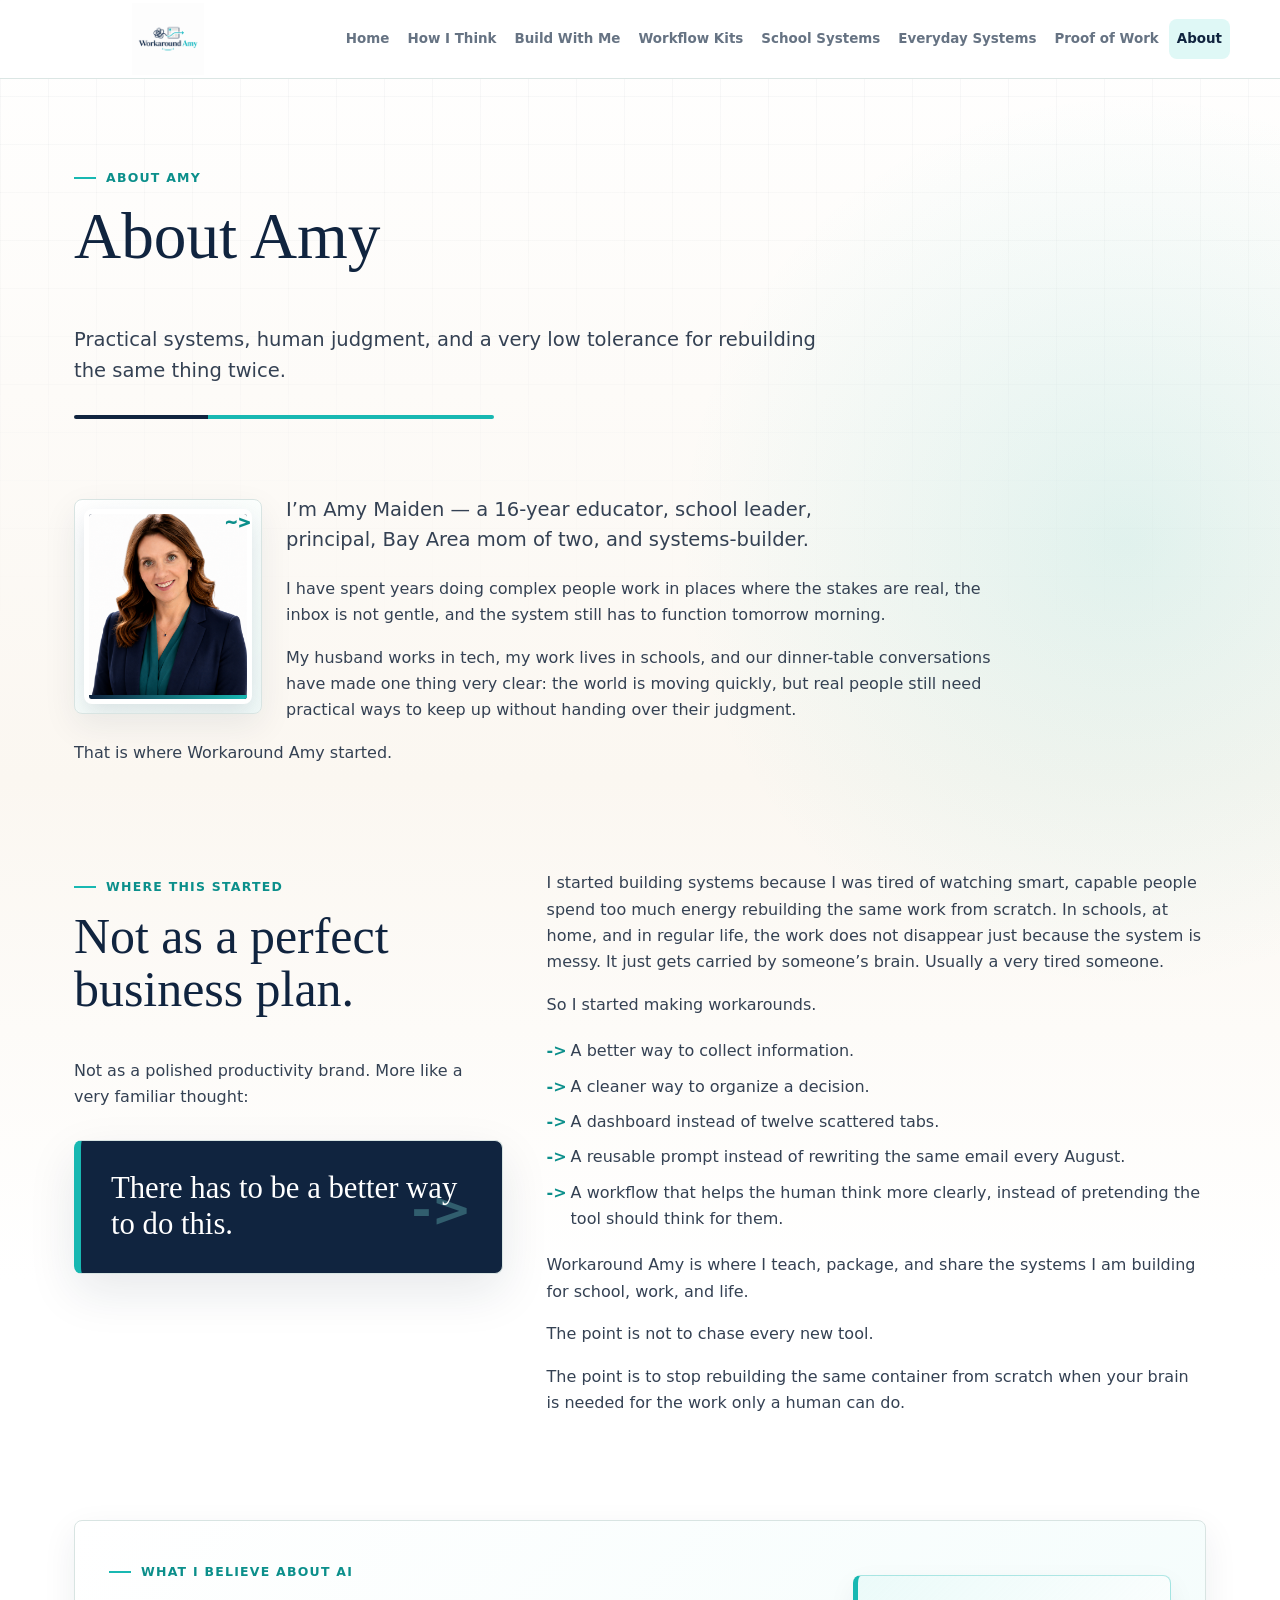
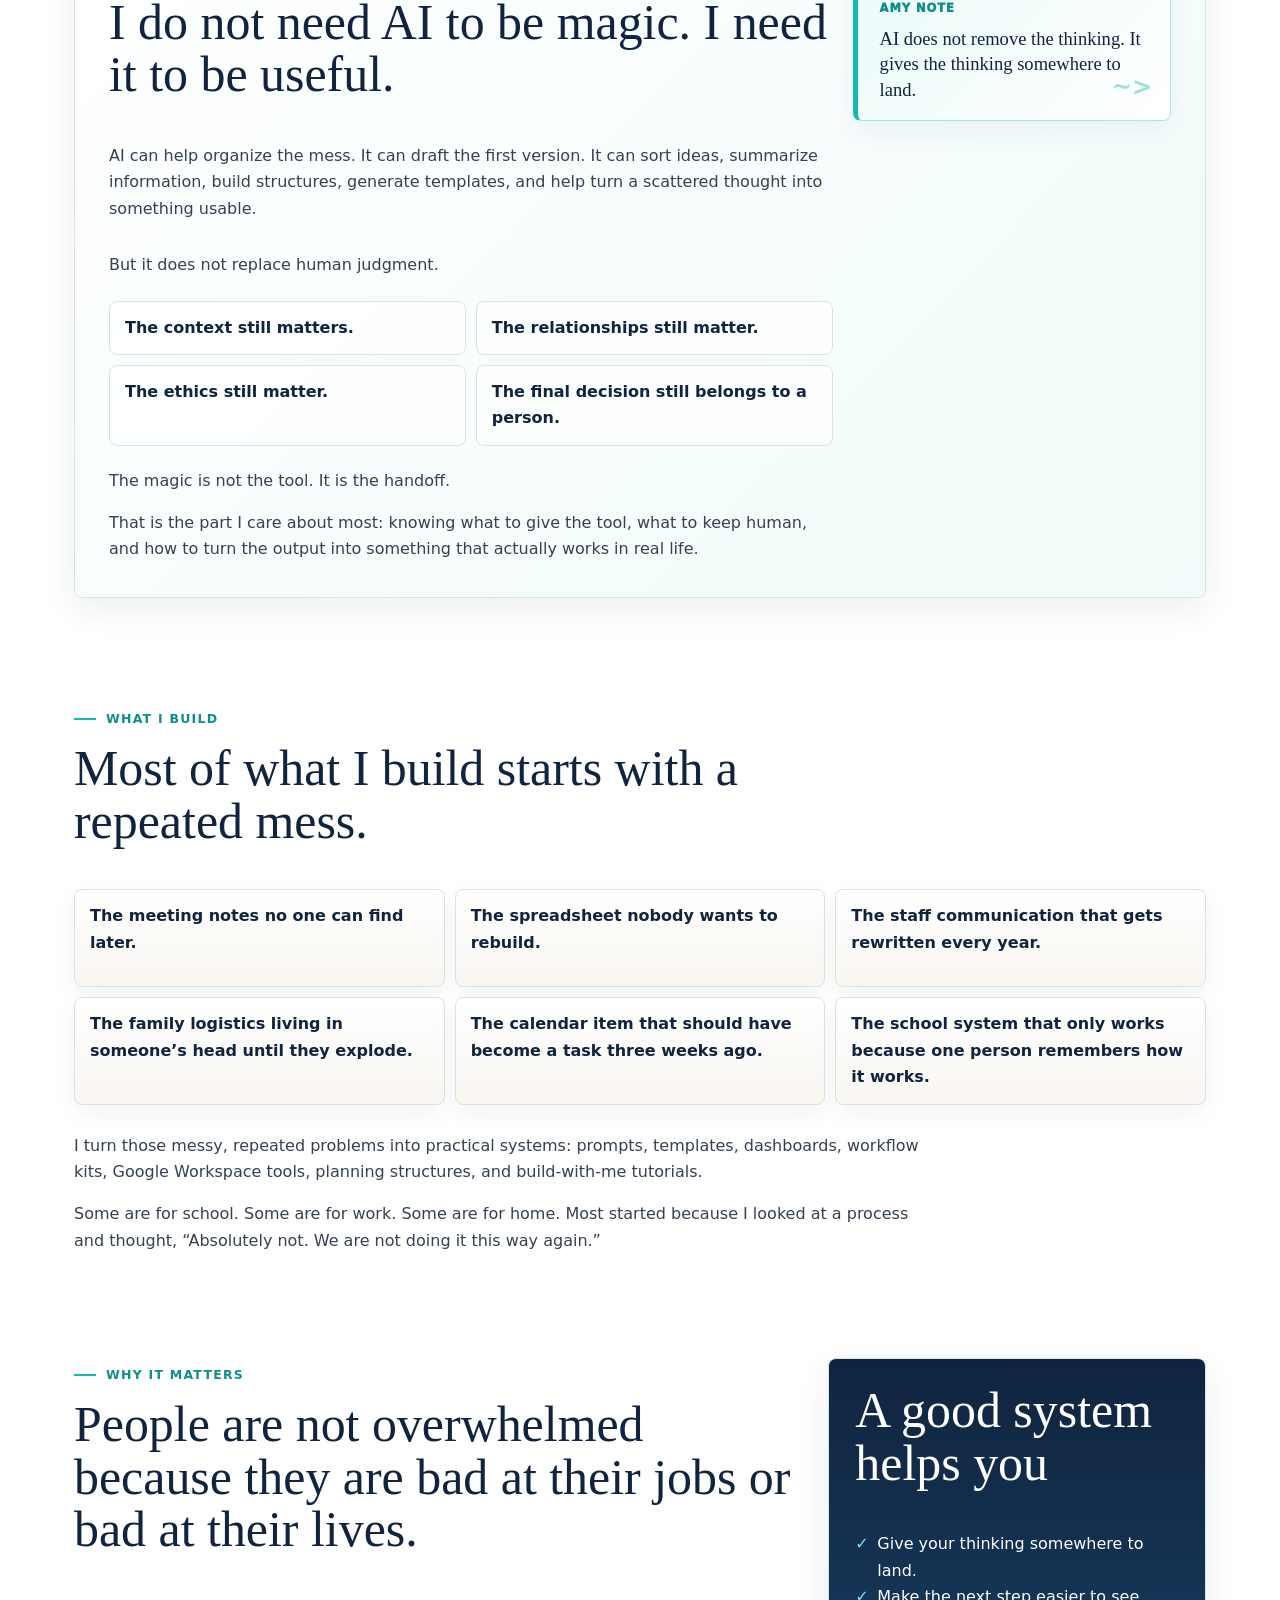
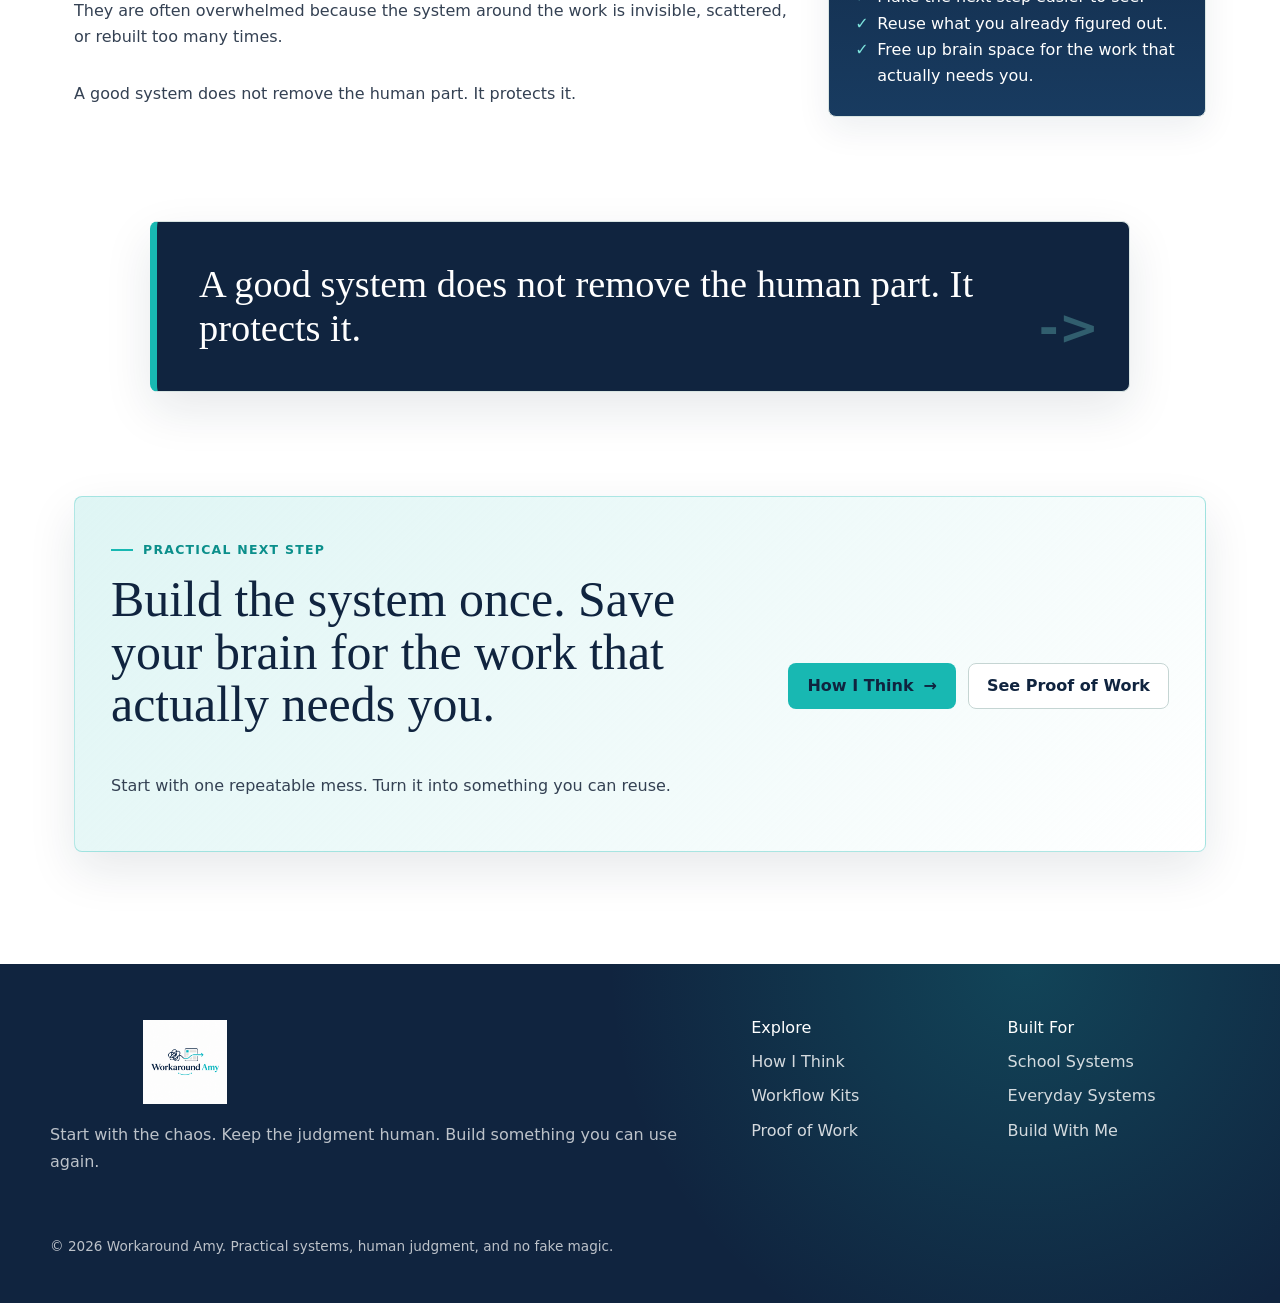
==== about.html @ 7e092997 "Add Workaround Amy website" ====
<!doctype html>
<html lang="en">
  <head>
    <meta charset="utf-8">
    <meta name="viewport" content="width=device-width, initial-scale=1">
    <title>About Amy | Workaround Amy</title>
    <meta name="description" content="Meet Amy Maiden: 16-year educator, school leader, Bay Area mom, and practical AI systems-builder behind Workaround Amy.">
    <meta property="og:title" content="About Amy">
    <meta property="og:description" content="The human-first story behind Workaround Amy.">
    <meta property="og:type" content="profile">
    <meta property="og:url" content="https://workaroundamy.com/about">
    <meta property="og:image" content="https://workaroundamy.com/og-placeholder.jpg">
    <link rel="stylesheet" href="assets/css/styles.css">
  </head>
  <body data-page="about">
    <main id="main" data-page></main>
    <script type="module" src="assets/js/main.js"></script>
  </body>
</html>
---- assets/css/styles.css ----
:root {
  --navy: #10243f;
  --navy-2: #173a5e;
  --navy-soft: #e8eef4;
  --teal: #18b8b2;
  --teal-deep: #0b8f8b;
  --teal-soft: #dff8f6;
  --aqua: #7de3dc;
  --warm: #fbf7f1;
  --warm-2: #f4eee5;
  --paper: #fffefb;
  --white: #ffffff;
  --mist: #eef5f4;
  --line: #d8e4e2;
  --line-strong: #c5d5d3;
  --ink: var(--navy);
  --body: #344153;
  --muted: #667383;
  --shadow-soft: 0 18px 48px rgba(16, 36, 63, 0.1);
  --shadow-card: 0 12px 34px rgba(16, 36, 63, 0.075);
  --radius: 8px;
  --max: 1180px;
  color-scheme: light;
  font-family:
    Inter, ui-sans-serif, system-ui, -apple-system, BlinkMacSystemFont, "Segoe UI",
    sans-serif;
}

* {
  box-sizing: border-box;
}

html {
  scroll-behavior: smooth;
}

body {
  margin: 0;
  color: var(--ink);
  background:
    radial-gradient(circle at 88% 12%, rgba(24, 184, 178, 0.12), transparent 28rem),
    linear-gradient(180deg, #ffffff 0, var(--warm) 780px, #ffffff 1280px);
  font-size: 16px;
  line-height: 1.65;
}

body::before {
  position: fixed;
  inset: 0;
  z-index: -1;
  content: "";
  background-image:
    linear-gradient(rgba(16, 36, 63, 0.035) 1px, transparent 1px),
    linear-gradient(90deg, rgba(16, 36, 63, 0.035) 1px, transparent 1px);
  background-size: 48px 48px;
  mask-image: linear-gradient(180deg, #000, transparent 72%);
}

a {
  color: inherit;
  text-decoration: none;
}

a:focus-visible,
button:focus-visible,
input:focus-visible {
  outline: 3px solid rgba(24, 184, 178, 0.42);
  outline-offset: 4px;
}

img,
svg {
  max-width: 100%;
}

main {
  width: 100%;
  max-width: var(--max);
  margin: 0 auto;
  padding-right: 24px;
  padding-left: 24px;
}

section {
  margin: 104px 0;
}

h1,
h2,
h3,
p {
  margin-top: 0;
}

h1,
h2,
h3 {
  color: var(--navy);
  line-height: 1.05;
  letter-spacing: 0;
}

h1 {
  max-width: 890px;
  font-family: Georgia, "Times New Roman", serif;
  font-size: clamp(3rem, 5.1vw, 5rem);
  font-weight: 500;
}

h2 {
  font-family: Georgia, "Times New Roman", serif;
  font-size: clamp(2.15rem, 3.9vw, 4rem);
  font-weight: 500;
}

h3 {
  font-size: 1.17rem;
  font-weight: 850;
}

p {
  color: var(--body);
}

.skip-link {
  position: absolute;
  left: 16px;
  top: 12px;
  z-index: 100;
  padding: 10px 14px;
  color: var(--white);
  background: var(--navy);
  border-radius: var(--radius);
  transform: translateY(-160%);
}

.skip-link:focus {
  transform: translateY(0);
}

.site-header {
  position: sticky;
  top: 0;
  z-index: 20;
  border-bottom: 1px solid rgba(216, 228, 226, 0.9);
  background: rgba(255, 255, 255, 0.92);
  backdrop-filter: blur(18px);
}

.nav-shell {
  display: flex;
  align-items: center;
  justify-content: space-between;
  gap: 16px;
  width: min(var(--max), calc(100% - 32px));
  min-height: 78px;
  margin: 0 auto;
}

.brand-mark {
  display: inline-flex;
  align-items: center;
  flex: 0 0 auto;
  min-width: 0;
}

.brand-logo {
  display: block;
  width: clamp(170px, 20vw, 236px);
  height: 72px;
  object-fit: contain;
  object-position: center;
}

.nav-links {
  display: flex;
  align-items: center;
  justify-content: flex-end;
  gap: 2px;
  flex-wrap: nowrap;
}

.nav-links a {
  padding: 9px 8px;
  border-radius: var(--radius);
  color: var(--muted);
  font-size: 0.84rem;
  font-weight: 760;
}

.nav-links a:hover,
.nav-links a[aria-current="page"] {
  color: var(--navy);
  background: var(--teal-soft);
}

.nav-toggle {
  display: none;
  width: 44px;
  height: 44px;
  border: 1px solid var(--line);
  background: var(--white);
  border-radius: var(--radius);
}

.nav-toggle span:not(.sr-only) {
  display: block;
  width: 20px;
  height: 2px;
  margin: 4px auto;
  background: var(--navy);
}

.sr-only {
  position: absolute;
  width: 1px;
  height: 1px;
  overflow: hidden;
  clip: rect(0, 0, 0, 0);
}

.hero,
.brand-hero {
  position: relative;
  display: grid;
  grid-template-columns: minmax(0, 0.95fr) minmax(360px, 0.8fr);
  gap: 50px;
  align-items: center;
  min-height: calc(100vh - 112px);
  margin-top: 0;
  padding: 52px 0 36px;
}

.hero::before,
.brand-hero::before {
  position: absolute;
  top: 56px;
  right: 38%;
  width: 110px;
  height: 2px;
  content: "";
  background: linear-gradient(90deg, transparent, var(--teal));
}

.hero h1 {
  margin-bottom: 24px;
}

.brand-hero {
  grid-template-columns: minmax(0, 1.02fr) minmax(360px, 0.82fr);
  gap: 44px;
  align-items: center;
  min-height: auto;
  padding-top: 42px;
}

.brand-hero::before {
  right: 24%;
}

.brand-hero h1 {
  margin-bottom: 20px;
}

.hero-banner {
  position: relative;
  margin: 0;
  overflow: hidden;
  border: 1px solid var(--line);
  border-radius: var(--radius);
  background: var(--white);
  box-shadow: var(--shadow-soft);
}

.hero-banner img {
  display: block;
  width: 100%;
  aspect-ratio: 1672 / 941;
  object-fit: cover;
}

.lede,
.large-copy {
  max-width: 750px;
  color: var(--body);
  font-size: clamp(1.08rem, 1.55vw, 1.22rem);
  line-height: 1.58;
}

.hero-for {
  max-width: 660px;
  margin-top: -6px;
  color: var(--navy);
  font-weight: 850;
}

.philosophy-line {
  max-width: 720px;
  margin-top: 18px;
  padding: 14px 16px;
  border-left: 4px solid var(--teal);
  color: var(--navy);
  background: rgba(223, 248, 246, 0.52);
  font-weight: 850;
}

.eyebrow {
  display: inline-flex;
  align-items: center;
  gap: 10px;
  margin-bottom: 14px;
  color: var(--teal-deep);
  font-size: 0.78rem;
  font-weight: 900;
  letter-spacing: 0.1em;
  text-transform: uppercase;
}

.eyebrow::before {
  display: inline-block;
  width: 22px;
  height: 2px;
  content: "";
  background: var(--teal);
}

.button-row {
  display: flex;
  gap: 12px;
  flex-wrap: wrap;
  align-items: center;
  margin-top: 24px;
}

.button {
  position: relative;
  display: inline-flex;
  align-items: center;
  justify-content: center;
  min-height: 46px;
  padding: 12px 18px;
  border: 1px solid transparent;
  border-radius: var(--radius);
  font-weight: 900;
  line-height: 1.1;
  transition:
    transform 180ms ease,
    box-shadow 180ms ease,
    background 180ms ease,
    border-color 180ms ease;
}

.button:hover {
  transform: translateY(-2px);
  box-shadow: 0 12px 30px rgba(16, 36, 63, 0.16);
}

.button.primary {
  color: var(--navy);
  background: var(--teal);
}

.button.primary::after {
  margin-left: 10px;
  content: "→";
}

.button.secondary {
  color: var(--navy);
  background: var(--white);
  border-color: var(--line-strong);
}

.button.secondary:hover {
  border-color: var(--teal);
}

.button.small {
  min-height: 38px;
  padding: 9px 12px;
  font-size: 0.88rem;
}

.hero-system {
  position: relative;
  display: grid;
  gap: 16px;
  min-width: 0;
  padding: 22px;
  overflow: hidden;
  border: 1px solid var(--line);
  border-radius: var(--radius);
  background:
    linear-gradient(180deg, rgba(255, 255, 255, 0.94), rgba(251, 247, 241, 0.88)),
    var(--white);
  box-shadow: var(--shadow-soft);
}

.hero-system::after,
.shop-shelf::after,
.proof-signal::after {
  position: absolute;
  right: -48px;
  bottom: -48px;
  width: 160px;
  height: 160px;
  content: "";
  border: 1px solid rgba(24, 184, 178, 0.26);
  border-radius: 40px;
  transform: rotate(18deg);
}

.system-window-top {
  display: flex;
  gap: 7px;
  align-items: center;
  min-height: 26px;
  padding-bottom: 10px;
  border-bottom: 1px solid var(--line);
}

.system-window-top span {
  width: 8px;
  height: 8px;
  border-radius: 999px;
  background: var(--line-strong);
}

.system-window-top span:nth-child(3) {
  background: var(--teal);
}

.flow-diagram {
  position: relative;
  overflow: hidden;
  padding: 18px;
  border: 1px solid var(--line);
  border-radius: var(--radius);
  background:
    linear-gradient(135deg, rgba(223, 248, 246, 0.72), rgba(255, 255, 255, 0.9)),
    var(--white);
}

.flow-diagram svg {
  display: block;
  width: 100%;
}

.flow-scribble {
  stroke: var(--navy);
  stroke-width: 10;
  stroke-linecap: round;
  stroke-linejoin: round;
  opacity: 0.94;
}

.flow-window {
  fill: rgba(255, 255, 255, 0.92);
  stroke: var(--line-strong);
  stroke-width: 4;
}

.flow-window-line {
  fill: none;
  stroke: var(--navy-2);
  stroke-width: 6;
  stroke-linecap: round;
  opacity: 0.72;
}

.flow-path,
.flow-arrow {
  fill: none;
  stroke: var(--teal);
  stroke-width: 11;
  stroke-linecap: round;
  stroke-linejoin: round;
}

.flow-labels {
  display: grid;
  grid-template-columns: repeat(3, minmax(0, 1fr));
  gap: 10px;
  margin-top: 10px;
}

.flow-labels span {
  min-height: 36px;
  padding: 8px 10px;
  border: 1px solid var(--line);
  border-radius: var(--radius);
  color: var(--navy);
  background: rgba(255, 255, 255, 0.84);
  font-size: 0.78rem;
  font-weight: 900;
}

.system-node,
.system-grid span {
  position: relative;
  z-index: 1;
  padding: 16px;
  border: 1px solid var(--line);
  border-radius: var(--radius);
  background: var(--white);
  color: var(--navy);
  font-weight: 900;
}

.system-node.wide {
  background: var(--navy);
  color: var(--white);
}

.system-node.accent {
  background: var(--teal);
  color: var(--navy);
}

.system-node.accent::after {
  float: right;
  content: "→";
}

.system-grid {
  display: grid;
  grid-template-columns: repeat(2, 1fr);
  gap: 12px;
}

.system-grid span {
  min-height: 88px;
  color: var(--body);
}

.pull-quote {
  position: relative;
  max-width: 980px;
  margin: 0 auto 104px;
  padding: 40px 42px;
  overflow: hidden;
  border: 1px solid var(--line);
  border-left: 7px solid var(--teal);
  border-radius: var(--radius);
  background: var(--navy);
  box-shadow: var(--shadow-soft);
}

.pull-quote::after {
  position: absolute;
  right: 30px;
  bottom: 24px;
  color: rgba(125, 227, 220, 0.3);
  content: "->";
  font-size: 3rem;
  font-weight: 900;
}

.pull-quote blockquote {
  position: relative;
  z-index: 1;
  max-width: 820px;
  margin: 0;
  color: var(--white);
  font-family: Georgia, "Times New Roman", serif;
  font-size: clamp(1.7rem, 3vw, 3rem);
  line-height: 1.16;
}

.amy-note {
  position: relative;
  margin-top: 20px;
  padding: 18px 20px 18px 22px;
  border: 1px solid rgba(24, 184, 178, 0.34);
  border-left: 5px solid var(--teal);
  border-radius: var(--radius);
  background:
    linear-gradient(135deg, rgba(223, 248, 246, 0.62), rgba(255, 255, 255, 0.92)),
    var(--white);
  box-shadow: 0 10px 28px rgba(16, 36, 63, 0.06);
}

.amy-note::after {
  position: absolute;
  right: 18px;
  bottom: 12px;
  color: rgba(24, 184, 178, 0.42);
  content: "~>";
  font-size: 1.5rem;
  font-weight: 900;
}

.amy-note span {
  display: inline-flex;
  margin-bottom: 8px;
  color: var(--teal-deep);
  font-size: 0.72rem;
  font-weight: 950;
  letter-spacing: 0.08em;
  text-transform: uppercase;
}

.amy-note p {
  position: relative;
  z-index: 1;
  max-width: 720px;
  margin-bottom: 0;
  color: var(--navy);
  font-family: Georgia, "Times New Roman", serif;
  font-size: 1.16rem;
  line-height: 1.35;
}

.section-heading {
  max-width: 790px;
  margin-bottom: 30px;
}

.section-heading.center {
  margin-right: auto;
  margin-left: auto;
  text-align: center;
}

.page-intro {
  position: relative;
  max-width: 990px;
  margin-top: 74px;
  margin-bottom: 76px;
  padding-top: 8px;
}

.page-intro::after {
  display: block;
  width: min(420px, 72vw);
  height: 4px;
  margin-top: 28px;
  content: "";
  border-radius: 999px;
  background: linear-gradient(90deg, var(--navy) 0 32%, var(--teal) 32% 100%);
}

.page-intro h1 {
  font-size: clamp(3rem, 5.1vw, 5.35rem);
}

.card-grid {
  display: grid;
  grid-template-columns: repeat(3, minmax(0, 1fr));
  gap: 20px;
}

.card-grid.three {
  grid-template-columns: repeat(3, minmax(0, 1fr));
}

.content-card,
.pathway-card,
.feature-card,
.story-card,
.values-panel,
.responsible-use,
.shop-shelf,
.proof-signal {
  position: relative;
  padding: 26px;
  overflow: hidden;
  border: 1px solid var(--line);
  border-radius: var(--radius);
  background: rgba(255, 255, 255, 0.94);
  box-shadow: var(--shadow-card);
}

.content-card::before,
.pathway-card::before,
.feature-card::before {
  position: absolute;
  top: 0;
  left: 0;
  width: 100%;
  height: 4px;
  content: "";
  background: linear-gradient(90deg, var(--navy), var(--teal));
  opacity: 0;
  transition: opacity 180ms ease;
}

.content-card:hover::before,
.pathway-card:hover::before,
.feature-card:hover::before {
  opacity: 1;
}

.content-card h3,
.pathway-card h3,
.feature-card h3 {
  margin-bottom: 12px;
}

.content-card p,
.pathway-card p,
.feature-card p {
  font-size: 0.96rem;
}

.mess-line {
  padding: 12px 14px;
  border: 1px solid rgba(24, 184, 178, 0.22);
  border-radius: var(--radius);
  background: rgba(223, 248, 246, 0.48);
}

.content-card strong {
  color: var(--navy);
}

.pathway-card,
.feature-card {
  min-height: 224px;
}

.pathway-card {
  display: grid;
  align-content: start;
}

.pathway-card h3::after {
  display: block;
  width: 34px;
  height: 3px;
  margin-top: 16px;
  content: "";
  border-radius: 999px;
  background: var(--teal);
}

.text-link {
  display: inline-flex;
  align-items: center;
  width: fit-content;
  margin-top: 8px;
  color: var(--teal-deep);
  font-weight: 900;
}

.text-link::after {
  margin-left: 8px;
  content: "→";
}

.split-section {
  display: grid;
  grid-template-columns: 1fr 0.9fr;
  gap: 44px;
  align-items: start;
}

.system-studio {
  padding: 34px;
  border: 1px solid var(--line);
  border-radius: var(--radius);
  background:
    linear-gradient(135deg, rgba(255, 255, 255, 0.9), rgba(223, 248, 246, 0.52)),
    var(--white);
  box-shadow: var(--shadow-card);
}

.stacked-points {
  display: grid;
  gap: 14px;
}

.stacked-points p,
.large-copy {
  padding: 22px;
  border-left: 4px solid var(--teal);
  background: var(--white);
  border-radius: var(--radius);
  box-shadow: 0 8px 24px rgba(16, 36, 63, 0.055);
}

.feature-row {
  display: grid;
  grid-template-columns: repeat(3, minmax(0, 1fr));
  gap: 20px;
}

.feature-card {
  background:
    linear-gradient(180deg, #ffffff, rgba(238, 245, 244, 0.48)),
    var(--white);
}

.amy-way-preview {
  display: grid;
  grid-template-columns: minmax(0, 0.82fr) minmax(360px, 1fr);
  gap: 34px;
  align-items: center;
  padding: 34px;
  border: 1px solid var(--line);
  border-radius: var(--radius);
  background:
    linear-gradient(135deg, rgba(16, 36, 63, 0.96), rgba(23, 58, 94, 0.96)),
    var(--navy);
  box-shadow: var(--shadow-soft);
}

.amy-way-preview h2,
.amy-way-preview p {
  color: var(--white);
}

.amy-way-preview .eyebrow {
  color: var(--aqua);
}

.home-step-list {
  display: grid;
  grid-template-columns: repeat(2, minmax(0, 1fr));
  gap: 12px;
  margin: 0;
  padding: 0;
  list-style: none;
}

.home-step-list li {
  min-height: 132px;
  padding: 20px;
  border: 1px solid rgba(125, 227, 220, 0.3);
  border-radius: var(--radius);
  color: var(--white);
  background: rgba(255, 255, 255, 0.08);
  font-size: 1.02rem;
  font-weight: 900;
}

.home-step-list span {
  display: block;
  margin-bottom: 18px;
  color: var(--aqua);
  font-family: Georgia, "Times New Roman", serif;
  font-size: 2rem;
}

.compact-card {
  display: flex;
  flex-direction: column;
  min-height: 0;
}

.compact-card .button {
  width: fit-content;
  margin-top: auto;
}

.card-topline {
  display: flex;
  align-items: center;
  justify-content: space-between;
  gap: 12px;
  margin-bottom: 14px;
  color: var(--muted);
  font-size: 0.76rem;
  font-weight: 900;
  text-transform: uppercase;
}

.card-topline span:first-child {
  color: var(--navy-2);
}

.status {
  display: inline-flex;
  flex: 0 0 auto;
  padding: 5px 8px;
  border-radius: 999px;
  color: var(--navy);
  background: var(--teal-soft);
  font-size: 0.78rem;
  font-weight: 900;
}

.status.coming-soon,
.status.planned,
.status.drafting,
.status.in-development,
.status.future-kit {
  color: var(--navy);
  background: var(--navy-soft);
}

.status.published,
.status.free,
.status.free-starter,
.status.watch {
  color: var(--navy);
  background: var(--teal-soft);
}

.meta-line,
.price {
  color: var(--muted);
  font-size: 0.88rem;
  font-weight: 760;
}

.price {
  color: var(--navy);
  font-size: 1rem;
  font-weight: 950;
}

.muted-price {
  color: var(--muted);
  font-size: 0.88rem;
  font-weight: 760;
}

.youtube-placeholder {
  display: grid;
  place-items: center;
  min-height: 150px;
  margin-top: 18px;
  border: 1px dashed rgba(24, 184, 178, 0.6);
  border-radius: var(--radius);
  color: var(--navy);
  background:
    linear-gradient(135deg, rgba(24, 184, 178, 0.12), rgba(255, 255, 255, 0.7)),
    var(--mist);
  font-weight: 900;
}

.youtube-placeholder span::before {
  margin-right: 8px;
  color: var(--teal-deep);
  content: "play";
  font-size: 0.74rem;
  text-transform: uppercase;
}

.check-list,
.category-card ul {
  margin: 16px 0 0;
  padding: 0;
  list-style: none;
}

.check-list li,
.category-card li {
  position: relative;
  padding-left: 22px;
  color: var(--body);
}

.check-list li::before,
.category-card li::before {
  position: absolute;
  left: 0;
  color: var(--teal-deep);
  content: "✓";
  font-weight: 900;
}

.card-actions {
  display: flex;
  align-items: center;
  justify-content: space-between;
  gap: 14px;
  margin-top: 20px;
  padding-top: 16px;
  border-top: 1px solid var(--line);
}

.kit-card {
  display: flex;
  flex-direction: column;
}

.kit-card .card-actions {
  margin-top: auto;
}

.kit-card .button.secondary {
  color: var(--navy);
  background: var(--teal-soft);
  border-color: rgba(24, 184, 178, 0.34);
}

.case-card {
  background:
    linear-gradient(180deg, #ffffff, rgba(232, 238, 244, 0.42)),
    var(--white);
}

.case-card:nth-child(2n) {
  background:
    linear-gradient(180deg, #ffffff, rgba(244, 238, 229, 0.58)),
    var(--white);
}

.kit-card:nth-child(3n + 2) {
  transform: translateY(10px);
}

.case-card::before {
  opacity: 1;
}

.recruiter-summary,
.judgment-note,
.responsible-note {
  padding: 14px;
  border-radius: var(--radius);
  background: var(--teal-soft);
  color: var(--navy);
  font-weight: 760;
}

.step-list {
  display: grid;
  grid-template-columns: repeat(5, minmax(0, 1fr));
  gap: 12px;
  margin: 18px 0 0;
  padding: 0;
  list-style: none;
}

.step-list li {
  min-height: 168px;
  padding: 20px;
  border: 1px solid var(--line);
  border-radius: var(--radius);
  background: var(--white);
  color: var(--navy);
  font-size: 1.02rem;
  font-weight: 900;
  box-shadow: var(--shadow-card);
}

.step-list strong {
  display: block;
}

.step-list small {
  display: block;
  margin-top: 12px;
  color: var(--body);
  font-size: 0.88rem;
  font-weight: 650;
  line-height: 1.42;
}

.step-list span {
  display: block;
  margin-bottom: 24px;
  color: var(--teal-deep);
  font-family: Georgia, "Times New Roman", serif;
  font-size: 2.25rem;
}

.handoff-section {
  padding: 32px;
  border: 1px solid var(--line);
  border-radius: var(--radius);
  background: var(--navy);
  box-shadow: var(--shadow-soft);
}

.handoff-section h2,
.handoff-section p {
  color: var(--white);
}

.handoff-section .eyebrow {
  color: var(--aqua);
}

.handoff-flow {
  display: grid;
  grid-template-columns: repeat(6, minmax(0, 1fr));
  gap: 10px;
}

.handoff-flow span,
.category-strip span,
.pill-list li {
  display: inline-flex;
  align-items: center;
  min-height: 48px;
  padding: 10px 14px;
  border: 1px solid var(--line);
  border-radius: var(--radius);
  background: var(--white);
  color: var(--navy);
  font-weight: 900;
}

.handoff-flow span {
  border-color: rgba(125, 227, 220, 0.28);
  background: rgba(255, 255, 255, 0.08);
  color: var(--white);
}

.handoff-flow span:not(:last-child)::after {
  margin-left: auto;
  color: var(--aqua);
  content: "→";
}

.pill-list,
.category-strip {
  display: flex;
  gap: 10px;
  flex-wrap: wrap;
  margin: 0;
  padding: 0;
  list-style: none;
}

.category-strip span {
  background: var(--teal-soft);
}

.responsible-use {
  border-left: 7px solid var(--teal);
  background: #ffffff;
}

.responsible-use h2 {
  font-family: inherit;
  font-size: 1.25rem;
}

.shop-shelf {
  position: relative;
  background:
    linear-gradient(135deg, rgba(232, 238, 244, 0.6), rgba(223, 248, 246, 0.74)),
    var(--white);
}

.shop-shelf .section-heading {
  margin-bottom: 0;
}

.proof-signal {
  display: grid;
  grid-template-columns: 0.8fr 1.2fr;
  gap: 28px;
  align-items: start;
  background: var(--navy);
}

.proof-signal h2,
.proof-signal p,
.proof-signal .eyebrow {
  color: var(--white);
}

.proof-signal .eyebrow {
  color: var(--aqua);
}

.signal-list {
  display: grid;
  gap: 12px;
  margin: 0;
  padding: 0;
  list-style: none;
}

.signal-list li {
  display: grid;
  grid-template-columns: 120px 1fr;
  gap: 14px;
  padding: 16px;
  border: 1px solid rgba(125, 227, 220, 0.26);
  border-radius: var(--radius);
  background: rgba(255, 255, 255, 0.08);
}

.signal-list strong {
  color: var(--aqua);
}

.signal-list span {
  color: rgba(255, 255, 255, 0.84);
}

.signup-panel,
.cta-band {
  display: grid;
  grid-template-columns: 1fr auto;
  gap: 28px;
  align-items: center;
  padding: 36px;
  overflow: hidden;
  border: 1px solid var(--line);
  border-radius: var(--radius);
  background:
    linear-gradient(135deg, rgba(24, 184, 178, 0.14), rgba(255, 255, 255, 0.92)),
    var(--white);
  box-shadow: var(--shadow-soft);
}

.cta-band {
  border-color: rgba(24, 184, 178, 0.32);
}

.signup-panel h2,
.cta-band h2 {
  max-width: 790px;
}

.signup-form {
  min-width: min(420px, 100%);
}

.signup-form label {
  display: block;
  margin-bottom: 8px;
  color: var(--navy);
  font-weight: 900;
}

.signup-form div {
  display: flex;
  gap: 10px;
}

.signup-form input {
  width: 100%;
  min-height: 46px;
  padding: 0 14px;
  border: 1px solid var(--line-strong);
  border-radius: var(--radius);
  background: rgba(255, 255, 255, 0.82);
  color: var(--muted);
  font: inherit;
}

.signup-form button:disabled,
.signup-form input:disabled {
  cursor: not-allowed;
  opacity: 0.78;
}

.story-section,
.about-intro,
.origin-section,
.belief-section,
.why-section {
  display: grid;
  grid-template-columns: minmax(0, 1fr) minmax(260px, 0.44fr);
  gap: 20px;
  align-items: start;
}

.about-intro {
  display: block;
  margin-top: 50px;
}

.origin-section {
  grid-template-columns: minmax(280px, 0.65fr) minmax(0, 1fr);
  gap: 44px;
}

.belief-section {
  padding: 34px;
  border: 1px solid var(--line);
  border-radius: var(--radius);
  background:
    linear-gradient(135deg, rgba(255, 255, 255, 0.94), rgba(223, 248, 246, 0.46)),
    var(--white);
  box-shadow: var(--shadow-card);
}

.why-section {
  grid-template-columns: minmax(0, 1fr) minmax(280px, 0.52fr);
  gap: 28px;
  align-items: stretch;
}

.about-copy {
  max-width: 790px;
}

.about-intro .about-copy {
  max-width: 920px;
}

.about-copy p:last-child,
.plain-list:last-child {
  margin-bottom: 0;
}

.about-copy.narrow {
  max-width: 860px;
  margin-top: 28px;
}

.profile-card {
  position: relative;
  float: left;
  width: min(188px, 38vw);
  margin: 4px 24px 14px 0;
  padding: 9px;
  overflow: hidden;
  border: 1px solid var(--line);
  border-radius: var(--radius);
  background:
    linear-gradient(145deg, rgba(255, 255, 255, 0.96), rgba(223, 248, 246, 0.4)),
    var(--paper);
  box-shadow: var(--shadow-card);
}

.profile-card::before {
  position: absolute;
  top: 10px;
  right: 10px;
  z-index: 1;
  color: var(--teal-deep);
  content: "~>";
  font-size: 1rem;
  font-weight: 950;
}

.profile-image-wrap {
  position: relative;
  overflow: hidden;
  border: 5px solid var(--white);
  border-radius: var(--radius);
  background: var(--navy);
  box-shadow: 0 10px 24px rgba(16, 36, 63, 0.12);
}

.profile-image-wrap::after {
  position: absolute;
  inset: auto 0 0;
  height: 4px;
  content: "";
  background: linear-gradient(90deg, var(--navy), var(--teal));
}

.profile-card img {
  display: block;
  width: 100%;
  aspect-ratio: 4 / 4.7;
  object-fit: cover;
  object-position: center top;
}

.profile-card figcaption {
  margin-top: 9px;
  color: var(--navy);
  font-size: 0.76rem;
  font-weight: 800;
  line-height: 1.32;
}

.origin-section .pull-quote {
  margin: 0;
  padding: 30px;
}

.origin-section .pull-quote blockquote {
  font-size: clamp(1.5rem, 2.4vw, 2.25rem);
}

.plain-list {
  display: grid;
  gap: 9px;
  margin: 20px 0;
  padding: 0;
  list-style: none;
}

.plain-list li {
  position: relative;
  padding-left: 24px;
  color: var(--body);
}

.plain-list li::before {
  position: absolute;
  left: 0;
  color: var(--teal-deep);
  content: "->";
  font-weight: 900;
}

.human-lines,
.mess-list {
  display: grid;
  gap: 10px;
  margin: 22px 0;
}

.human-lines {
  grid-template-columns: repeat(2, minmax(0, 1fr));
}

.human-lines span,
.mess-list span {
  padding: 13px 15px;
  border: 1px solid var(--line);
  border-radius: var(--radius);
  background: rgba(255, 255, 255, 0.78);
  color: var(--navy);
  font-weight: 850;
}

.mess-list {
  grid-template-columns: repeat(3, minmax(0, 1fr));
}

.mess-list span {
  min-height: 98px;
  background:
    linear-gradient(180deg, #ffffff, rgba(244, 238, 229, 0.52)),
    var(--white);
  box-shadow: 0 8px 24px rgba(16, 36, 63, 0.055);
}

.values-panel {
  background:
    linear-gradient(180deg, var(--navy), #183b60),
    var(--navy);
}

.values-panel h2,
.values-panel li {
  color: var(--white);
}

.values-panel .check-list li::before {
  color: var(--aqua);
}

.site-footer {
  margin-top: 112px;
  padding: 56px max(20px, calc((100vw - var(--max)) / 2)) 32px;
  color: var(--white);
  background:
    radial-gradient(circle at 80% 0, rgba(24, 184, 178, 0.22), transparent 26rem),
    var(--navy);
}

.site-footer p,
.site-footer small {
  color: rgba(255, 255, 255, 0.72);
}

.site-footer h2 {
  color: var(--white);
}

.site-footer .brand-logo {
  width: clamp(190px, 26vw, 270px);
  height: 84px;
  margin-bottom: 18px;
  border-radius: var(--radius);
}

.footer-grid {
  display: grid;
  grid-template-columns: 1.5fr 0.5fr 0.5fr;
  gap: 34px;
}

.site-footer h2 {
  margin-bottom: 12px;
  font-family: inherit;
  font-size: 1rem;
}

.site-footer a:not(.brand-mark) {
  display: block;
  margin: 8px 0;
  color: rgba(255, 255, 255, 0.82);
}

.site-footer a:hover {
  color: var(--aqua);
}

.fine-print {
  margin-top: 44px;
  font-size: 0.85rem;
}

@media (max-width: 1120px) {
  .brand-logo {
    width: 172px;
    height: 64px;
  }

  .nav-links a {
    font-size: 0.78rem;
    padding-inline: 7px;
  }
}

@media (max-width: 1040px) {
  .hero,
  .brand-hero,
  .split-section,
  .amy-way-preview,
  .signup-panel,
  .cta-band,
  .story-section,
  .about-intro,
  .origin-section,
  .belief-section,
  .why-section,
  .proof-signal {
    grid-template-columns: 1fr;
  }

  .profile-card {
    max-width: 520px;
  }

  .human-lines,
  .mess-list {
    grid-template-columns: repeat(2, minmax(0, 1fr));
  }

  .hero,
  .brand-hero {
    min-height: auto;
  }

  .card-grid,
  .card-grid.three,
  .feature-row {
    grid-template-columns: repeat(2, minmax(0, 1fr));
  }

  .step-list,
  .home-step-list,
  .handoff-flow {
    grid-template-columns: repeat(2, minmax(0, 1fr));
  }
}

@media (max-width: 820px) {
  main {
    padding-right: 18px;
    padding-left: 18px;
  }

  section {
    margin: 72px 0;
  }

  .nav-shell {
    flex-wrap: wrap;
    min-height: 68px;
  }

  .brand-mark {
    min-width: 0;
  }

  .nav-toggle {
    display: block;
  }

  .nav-links {
    display: none;
    width: 100%;
    padding: 10px 0 18px;
  }

  .nav-links.is-open {
    display: grid;
    grid-template-columns: repeat(2, minmax(0, 1fr));
  }

  .nav-links a {
    padding: 12px;
    background: rgba(255, 255, 255, 0.78);
  }

  .hero,
  .brand-hero {
    gap: 34px;
    padding-top: 50px;
  }

  .hero::before,
  .brand-hero::before {
    display: none;
  }

  .hero-system::after,
  .shop-shelf::after,
  .proof-signal::after {
    display: none;
  }

  .card-grid,
  .card-grid.three,
  .feature-row,
  .footer-grid {
    grid-template-columns: 1fr;
  }

  .pathway-card,
  .feature-card {
    min-height: auto;
  }

  .kit-card:nth-child(3n + 2) {
    transform: none;
  }

  .flow-labels {
    grid-template-columns: 1fr;
  }

  .footer-grid {
    gap: 22px;
  }

  .signup-form div,
  .card-actions {
    align-items: stretch;
    flex-direction: column;
  }
}

@media (max-width: 540px) {
  h1,
  .page-intro h1 {
    font-size: 2.72rem;
  }

  h2 {
    font-size: 2.08rem;
  }

  .brand-logo {
    width: 150px;
    height: 58px;
  }

  .hero-system,
  .amy-way-preview,
  .content-card,
  .pathway-card,
  .feature-card,
  .story-card,
  .values-panel,
  .responsible-use,
  .signup-panel,
  .cta-band,
  .pull-quote,
  .system-studio,
  .shop-shelf,
  .proof-signal,
  .handoff-section {
    padding: 20px;
  }

  .flow-diagram {
    padding: 12px;
  }

  .system-grid,
  .step-list,
  .home-step-list,
  .handoff-flow,
  .nav-links.is-open,
  .signal-list li,
  .human-lines,
  .mess-list {
    grid-template-columns: 1fr;
  }

  .handoff-flow span:not(:last-child)::after {
    content: "↓";
  }
}
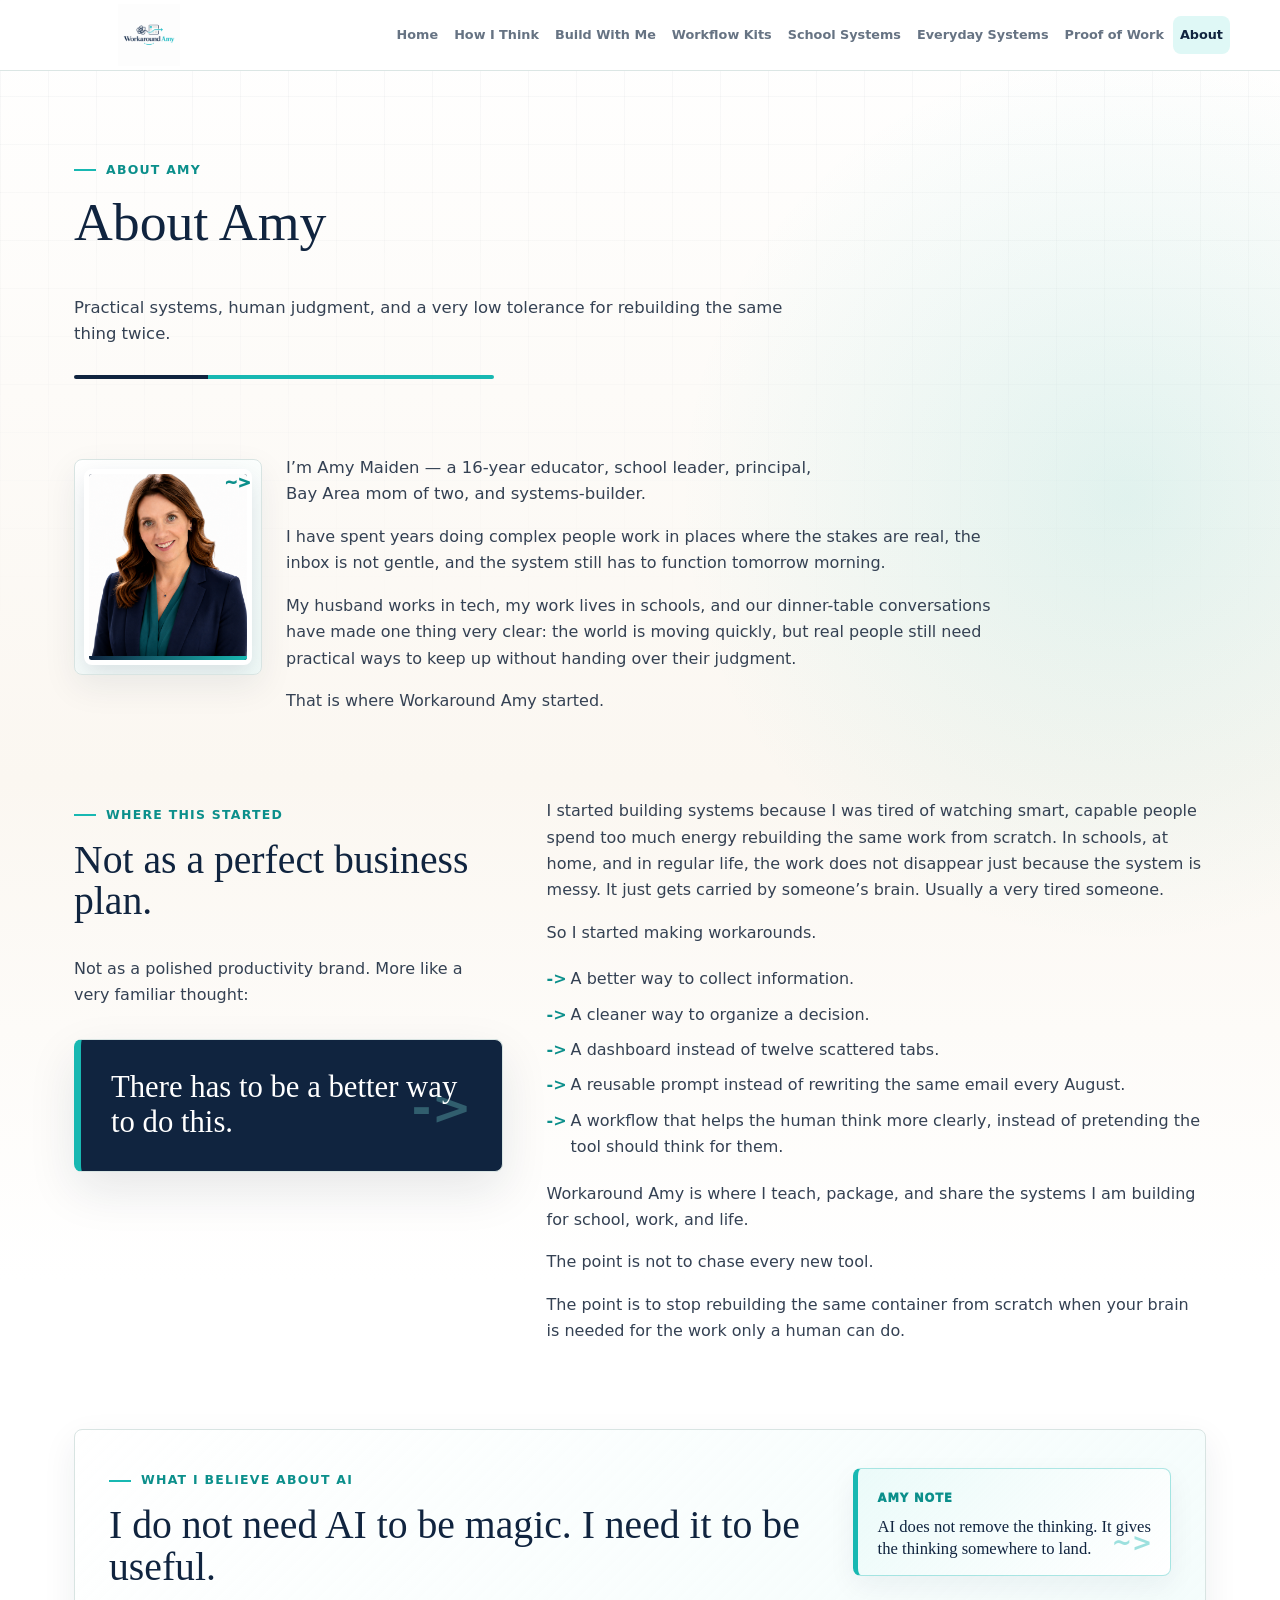
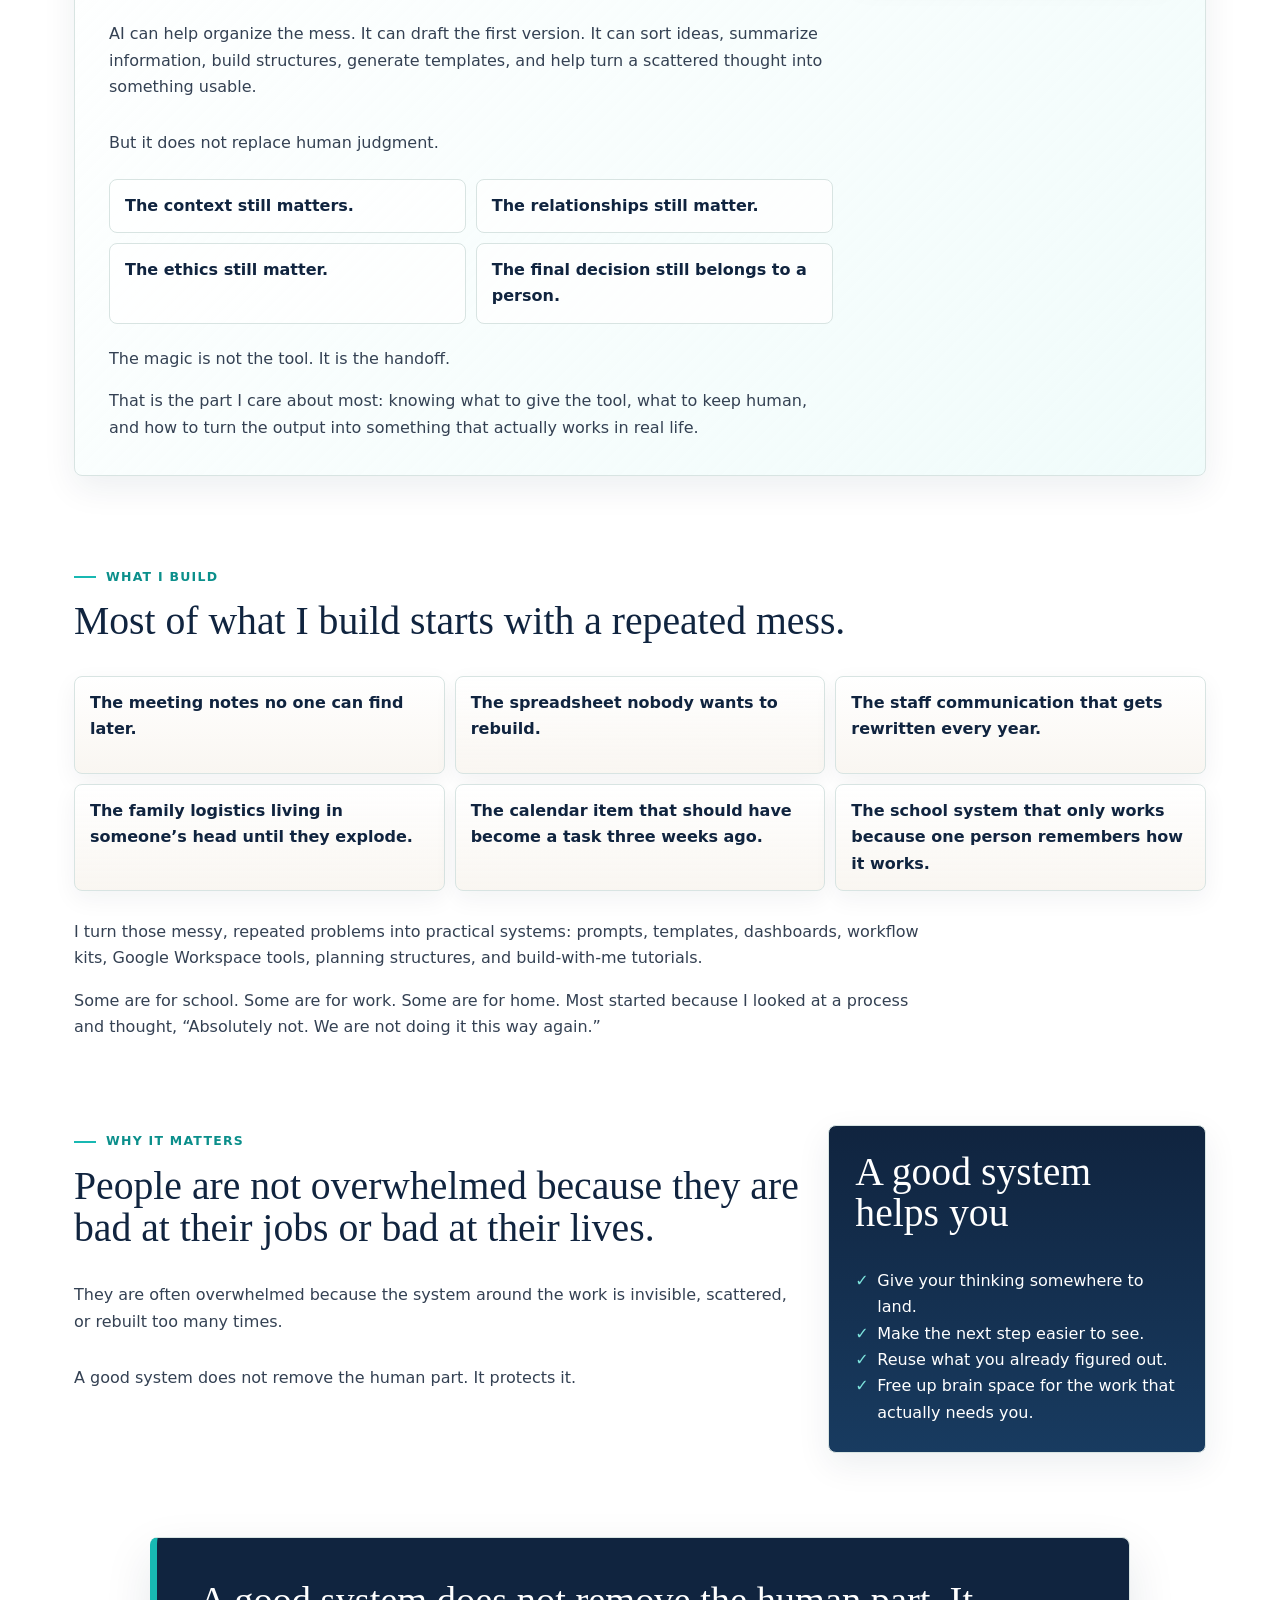
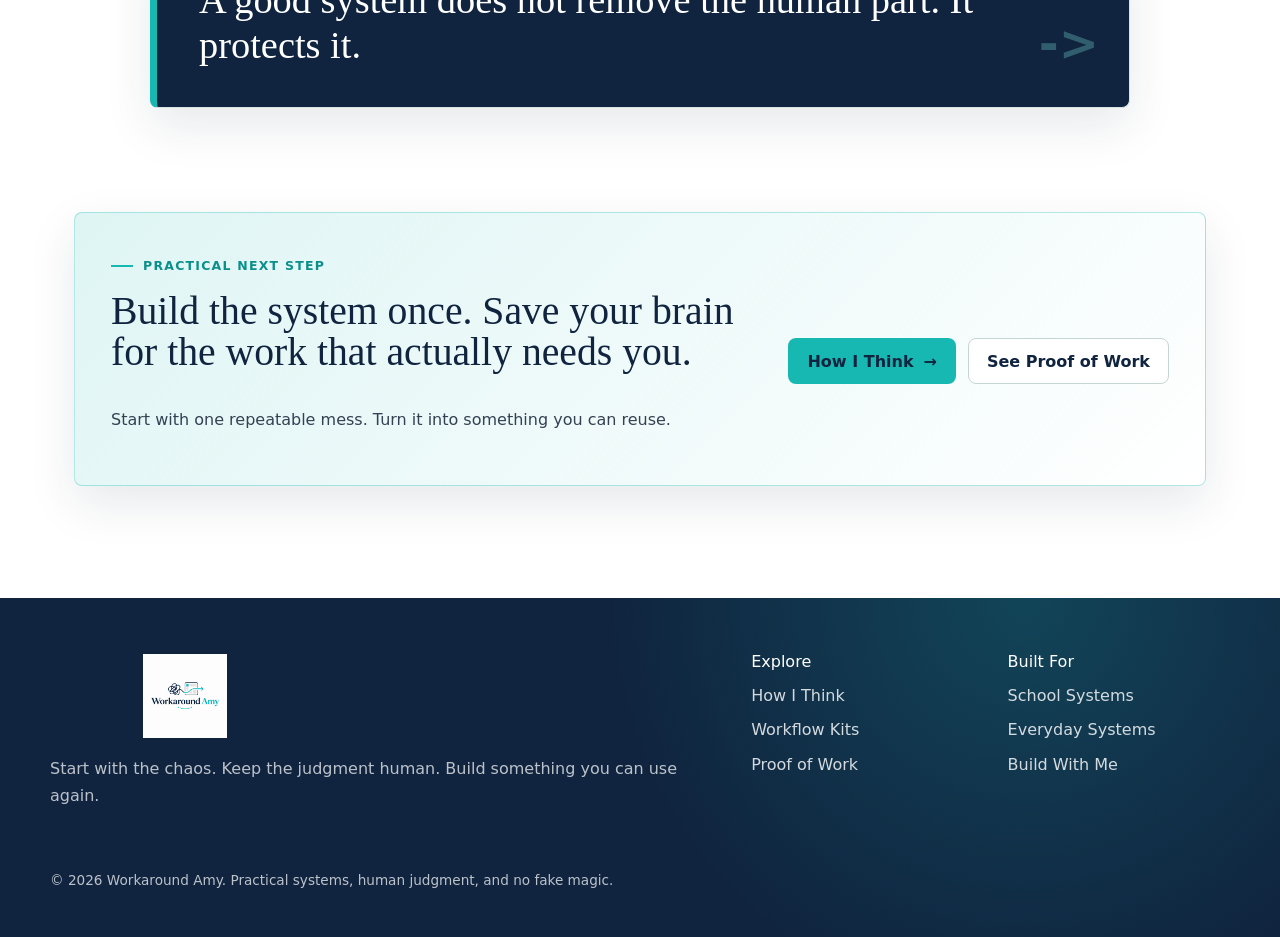
==== commit 1f353c07: "Reduce repeated educator wording" ====
--- a/about.html
+++ b/about.html
@@ -4,7 +4,7 @@
     <meta charset="utf-8">
     <meta name="viewport" content="width=device-width, initial-scale=1">
     <title>About Amy | Workaround Amy</title>
-    <meta name="description" content="Meet Amy Maiden: 16-year educator, school leader, Bay Area mom, and practical AI systems-builder behind Workaround Amy.">
+    <meta name="description" content="Meet Amy Maiden: school leader, Bay Area mom, and practical AI systems-builder behind Workaround Amy.">
     <meta property="og:title" content="About Amy">
     <meta property="og:description" content="The human-first story behind Workaround Amy.">
     <meta property="og:type" content="profile">
--- a/assets/css/styles.css
+++ b/assets/css/styles.css
@@ -82,7 +82,7 @@
 }
 
 section {
-  margin: 104px 0;
+  margin: 84px 0;
 }
 
 h1,
@@ -103,13 +103,13 @@
 h1 {
   max-width: 890px;
   font-family: Georgia, "Times New Roman", serif;
-  font-size: clamp(3rem, 5.1vw, 5rem);
+  font-size: clamp(2.75rem, 4.2vw, 4.35rem);
   font-weight: 500;
 }
 
 h2 {
   font-family: Georgia, "Times New Roman", serif;
-  font-size: clamp(2.15rem, 3.9vw, 4rem);
+  font-size: clamp(2rem, 3.1vw, 3.25rem);
   font-weight: 500;
 }
 
@@ -153,7 +153,7 @@
   justify-content: space-between;
   gap: 16px;
   width: min(var(--max), calc(100% - 32px));
-  min-height: 78px;
+  min-height: 70px;
   margin: 0 auto;
 }
 
@@ -166,8 +166,8 @@
 
 .brand-logo {
   display: block;
-  width: clamp(170px, 20vw, 236px);
-  height: 72px;
+  width: clamp(150px, 16vw, 198px);
+  height: 62px;
   object-fit: contain;
   object-position: center;
 }
@@ -181,10 +181,10 @@
 }
 
 .nav-links a {
-  padding: 9px 8px;
+  padding: 8px 7px;
   border-radius: var(--radius);
   color: var(--muted);
-  font-size: 0.84rem;
+  font-size: 0.8rem;
   font-weight: 760;
 }
 
@@ -247,11 +247,11 @@
 }
 
 .brand-hero {
-  grid-template-columns: minmax(0, 1.02fr) minmax(360px, 0.82fr);
-  gap: 44px;
+  grid-template-columns: minmax(320px, 0.88fr) minmax(0, 0.92fr);
+  gap: 38px;
   align-items: center;
   min-height: auto;
-  padding-top: 42px;
+  padding-top: 34px;
 }
 
 .brand-hero::before {
@@ -259,6 +259,7 @@
 }
 
 .brand-hero h1 {
+  max-width: 720px;
   margin-bottom: 20px;
 }
 
@@ -279,11 +280,15 @@
   object-fit: cover;
 }
 
+.brand-hero .hero-banner {
+  max-width: 640px;
+}
+
 .lede,
 .large-copy {
   max-width: 750px;
   color: var(--body);
-  font-size: clamp(1.08rem, 1.55vw, 1.22rem);
+  font-size: clamp(1.03rem, 1.25vw, 1.14rem);
   line-height: 1.58;
 }
 
@@ -297,7 +302,7 @@
 .philosophy-line {
   max-width: 720px;
   margin-top: 18px;
-  padding: 14px 16px;
+  padding: 12px 15px;
   border-left: 4px solid var(--teal);
   color: var(--navy);
   background: rgba(223, 248, 246, 0.52);
@@ -569,8 +574,8 @@
 
 .amy-note {
   position: relative;
-  margin-top: 20px;
-  padding: 18px 20px 18px 22px;
+  margin-top: 4px;
+  padding: 15px 18px 15px 20px;
   border: 1px solid rgba(24, 184, 178, 0.34);
   border-left: 5px solid var(--teal);
   border-radius: var(--radius);
@@ -607,7 +612,7 @@
   margin-bottom: 0;
   color: var(--navy);
   font-family: Georgia, "Times New Roman", serif;
-  font-size: 1.16rem;
+  font-size: 1.04rem;
   line-height: 1.35;
 }
 
@@ -641,7 +646,7 @@
 }
 
 .page-intro h1 {
-  font-size: clamp(3rem, 5.1vw, 5.35rem);
+  font-size: clamp(2.75rem, 4.2vw, 4.55rem);
 }
 
 .card-grid {
@@ -756,7 +761,7 @@
 }
 
 .system-studio {
-  padding: 34px;
+  padding: 30px;
   border: 1px solid var(--line);
   border-radius: var(--radius);
   background:
@@ -772,7 +777,7 @@
 
 .stacked-points p,
 .large-copy {
-  padding: 22px;
+  padding: 18px;
   border-left: 4px solid var(--teal);
   background: var(--white);
   border-radius: var(--radius);
@@ -793,10 +798,10 @@
 
 .amy-way-preview {
   display: grid;
-  grid-template-columns: minmax(0, 0.82fr) minmax(360px, 1fr);
-  gap: 34px;
+  grid-template-columns: minmax(0, 0.9fr) minmax(300px, 0.78fr);
+  gap: 28px;
   align-items: center;
-  padding: 34px;
+  padding: 28px;
   border: 1px solid var(--line);
   border-radius: var(--radius);
   background:
@@ -814,32 +819,44 @@
   color: var(--aqua);
 }
 
+.amy-way-preview .section-heading {
+  margin-bottom: 16px;
+}
+
+.amy-way-copy {
+  max-width: 620px;
+  margin-bottom: 20px;
+  color: rgba(255, 255, 255, 0.86);
+  font-size: 1.02rem;
+  line-height: 1.55;
+}
+
 .home-step-list {
   display: grid;
   grid-template-columns: repeat(2, minmax(0, 1fr));
-  gap: 12px;
+  gap: 10px;
   margin: 0;
   padding: 0;
   list-style: none;
 }
 
 .home-step-list li {
-  min-height: 132px;
-  padding: 20px;
+  min-height: 92px;
+  padding: 16px;
   border: 1px solid rgba(125, 227, 220, 0.3);
   border-radius: var(--radius);
   color: var(--white);
   background: rgba(255, 255, 255, 0.08);
-  font-size: 1.02rem;
+  font-size: 0.98rem;
   font-weight: 900;
 }
 
 .home-step-list span {
   display: block;
-  margin-bottom: 18px;
+  margin-bottom: 10px;
   color: var(--aqua);
   font-family: Georgia, "Times New Roman", serif;
-  font-size: 2rem;
+  font-size: 1.55rem;
 }
 
 .compact-card {
@@ -1498,6 +1515,20 @@
   .nav-links a {
     font-size: 0.78rem;
     padding-inline: 7px;
+  }
+}
+
+@media (min-width: 1280px) {
+  .brand-hero {
+    grid-template-columns: minmax(360px, 0.78fr) minmax(0, 0.86fr);
+  }
+
+  .brand-hero h1 {
+    font-size: 4.05rem;
+  }
+
+  .system-studio h2 {
+    font-size: 3rem;
   }
 }
 
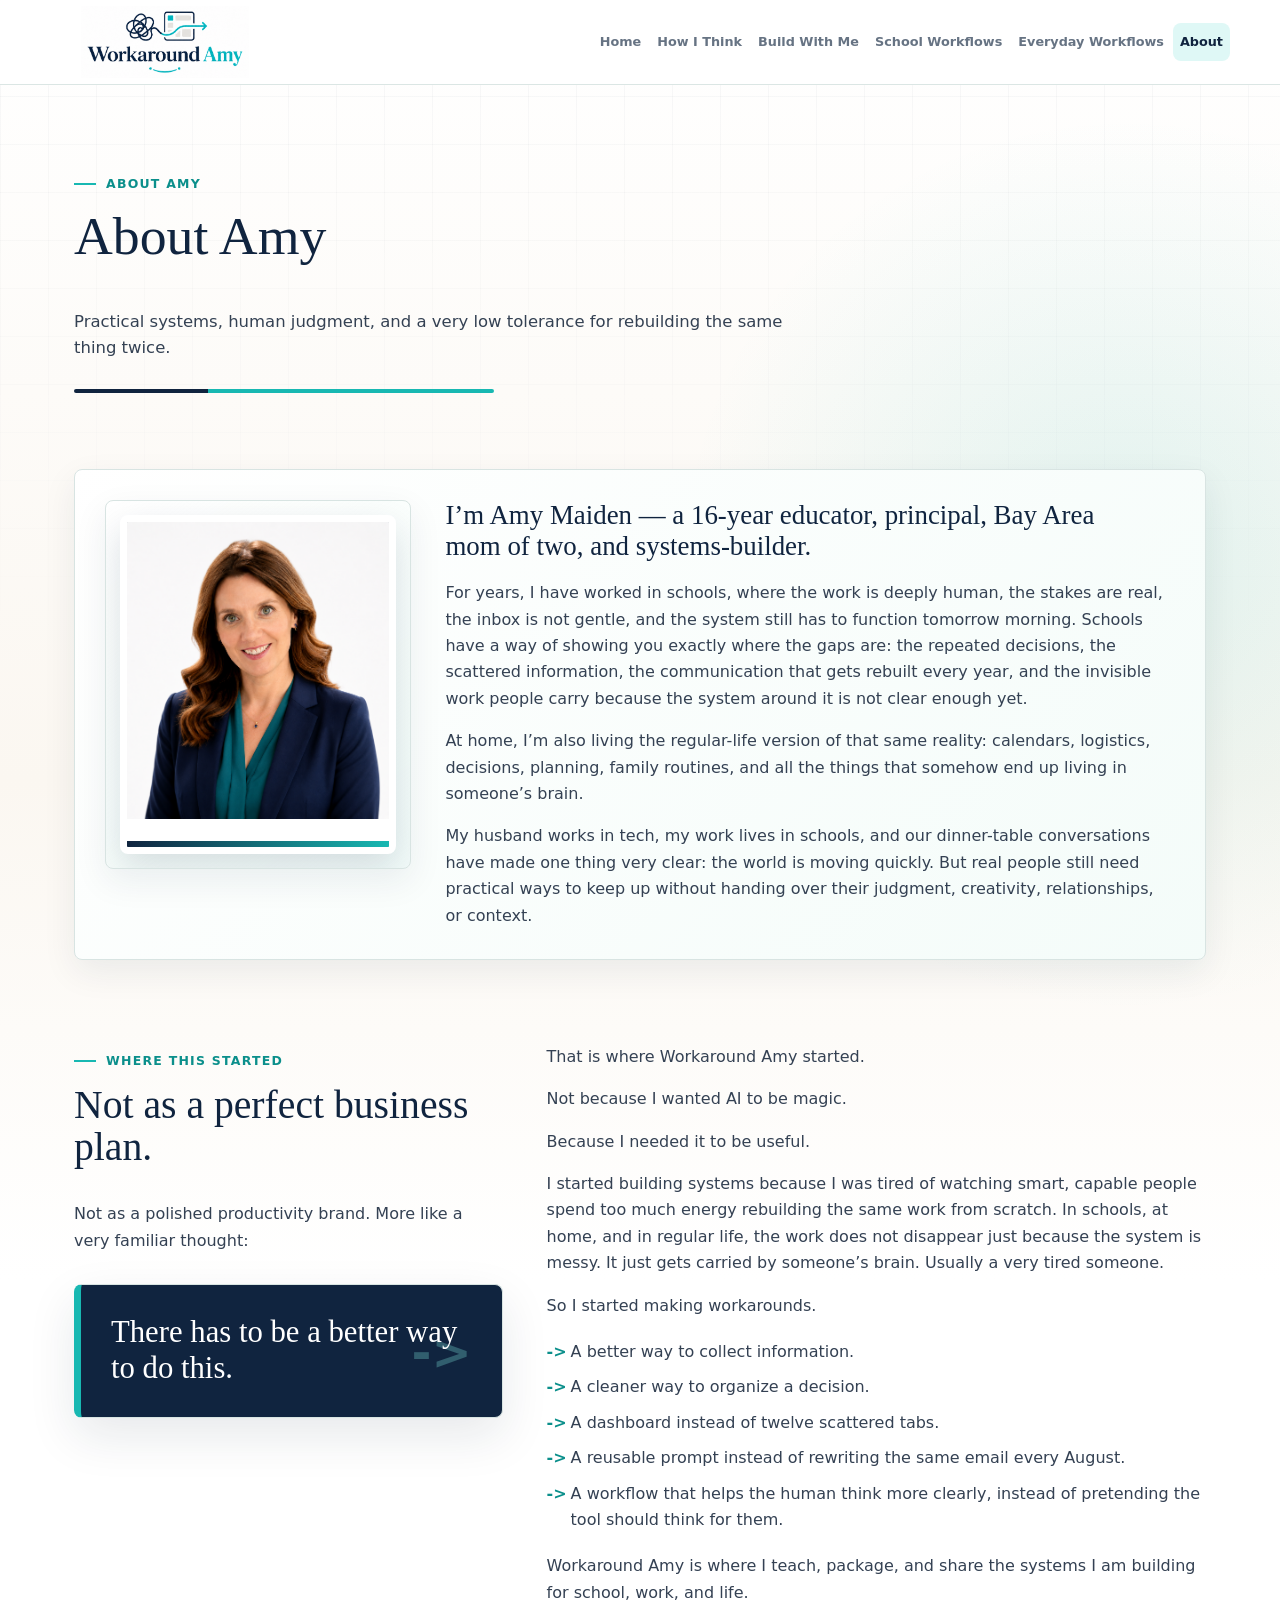
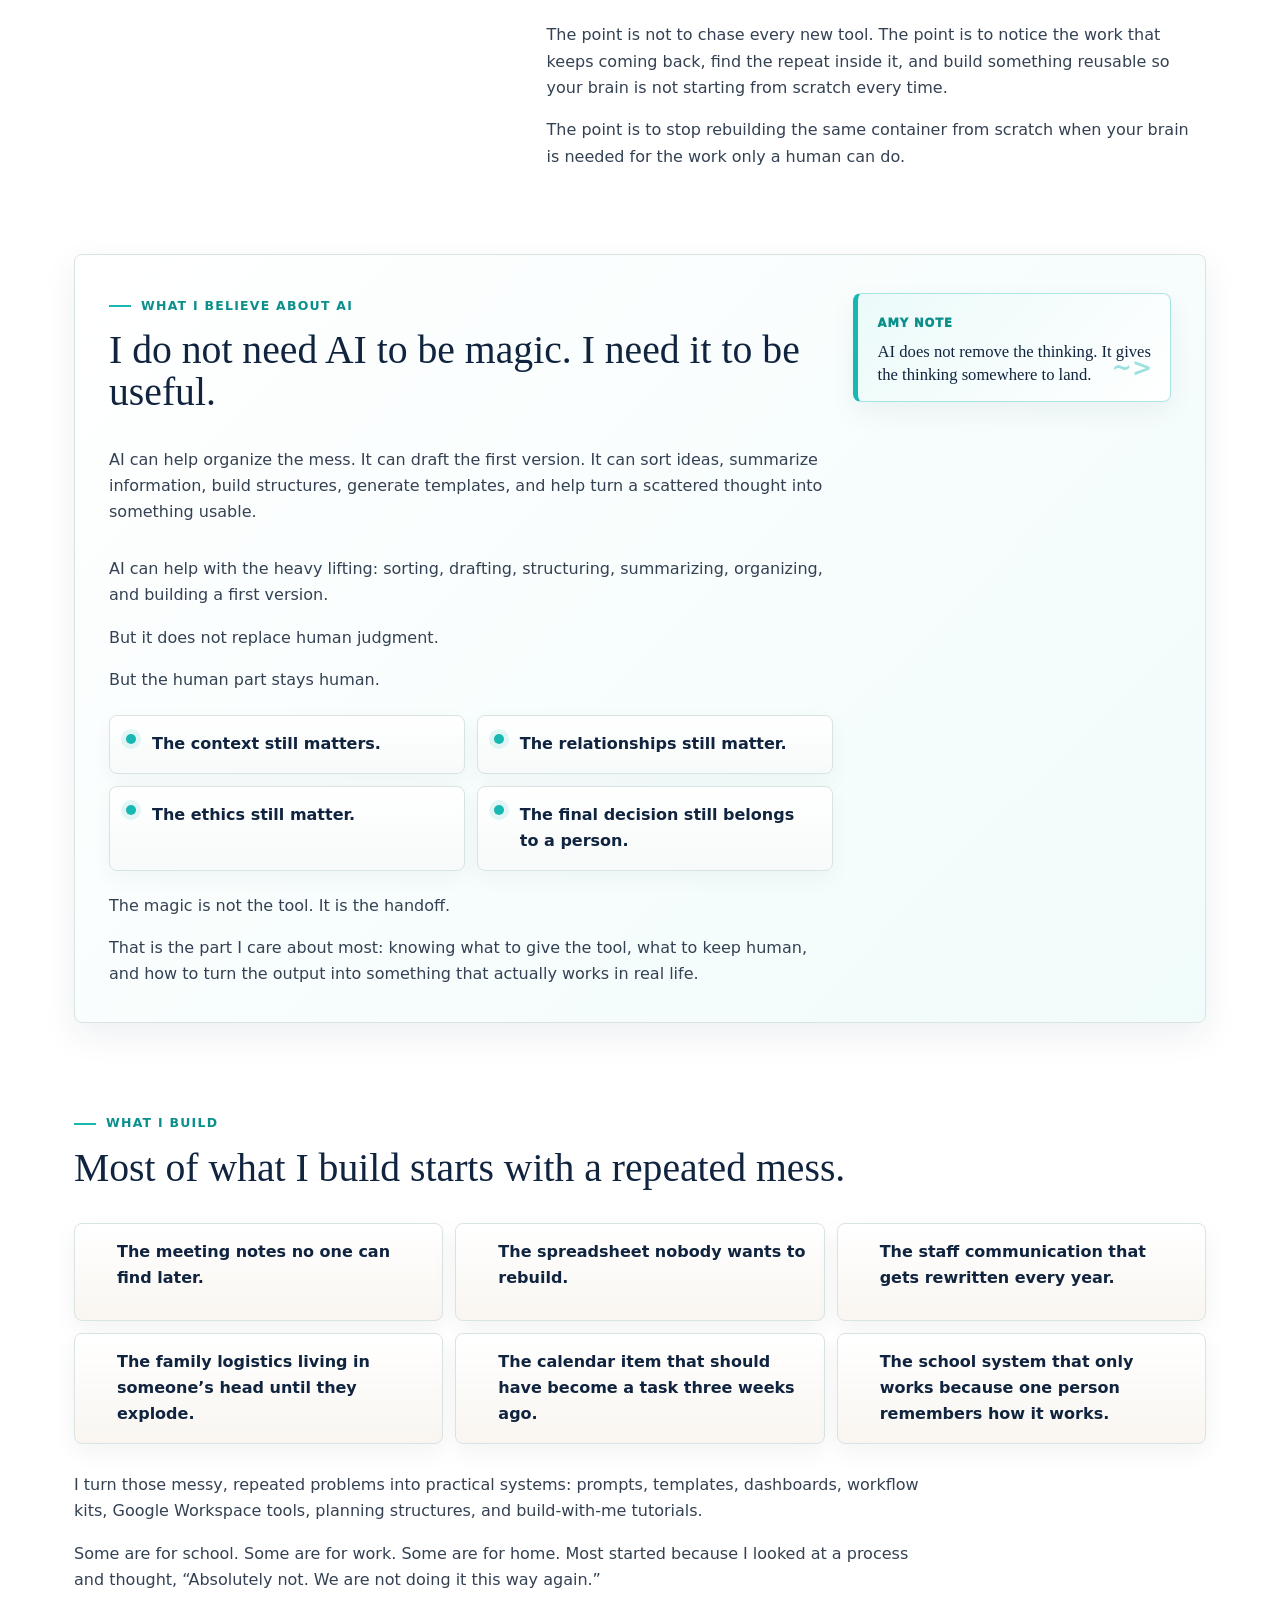
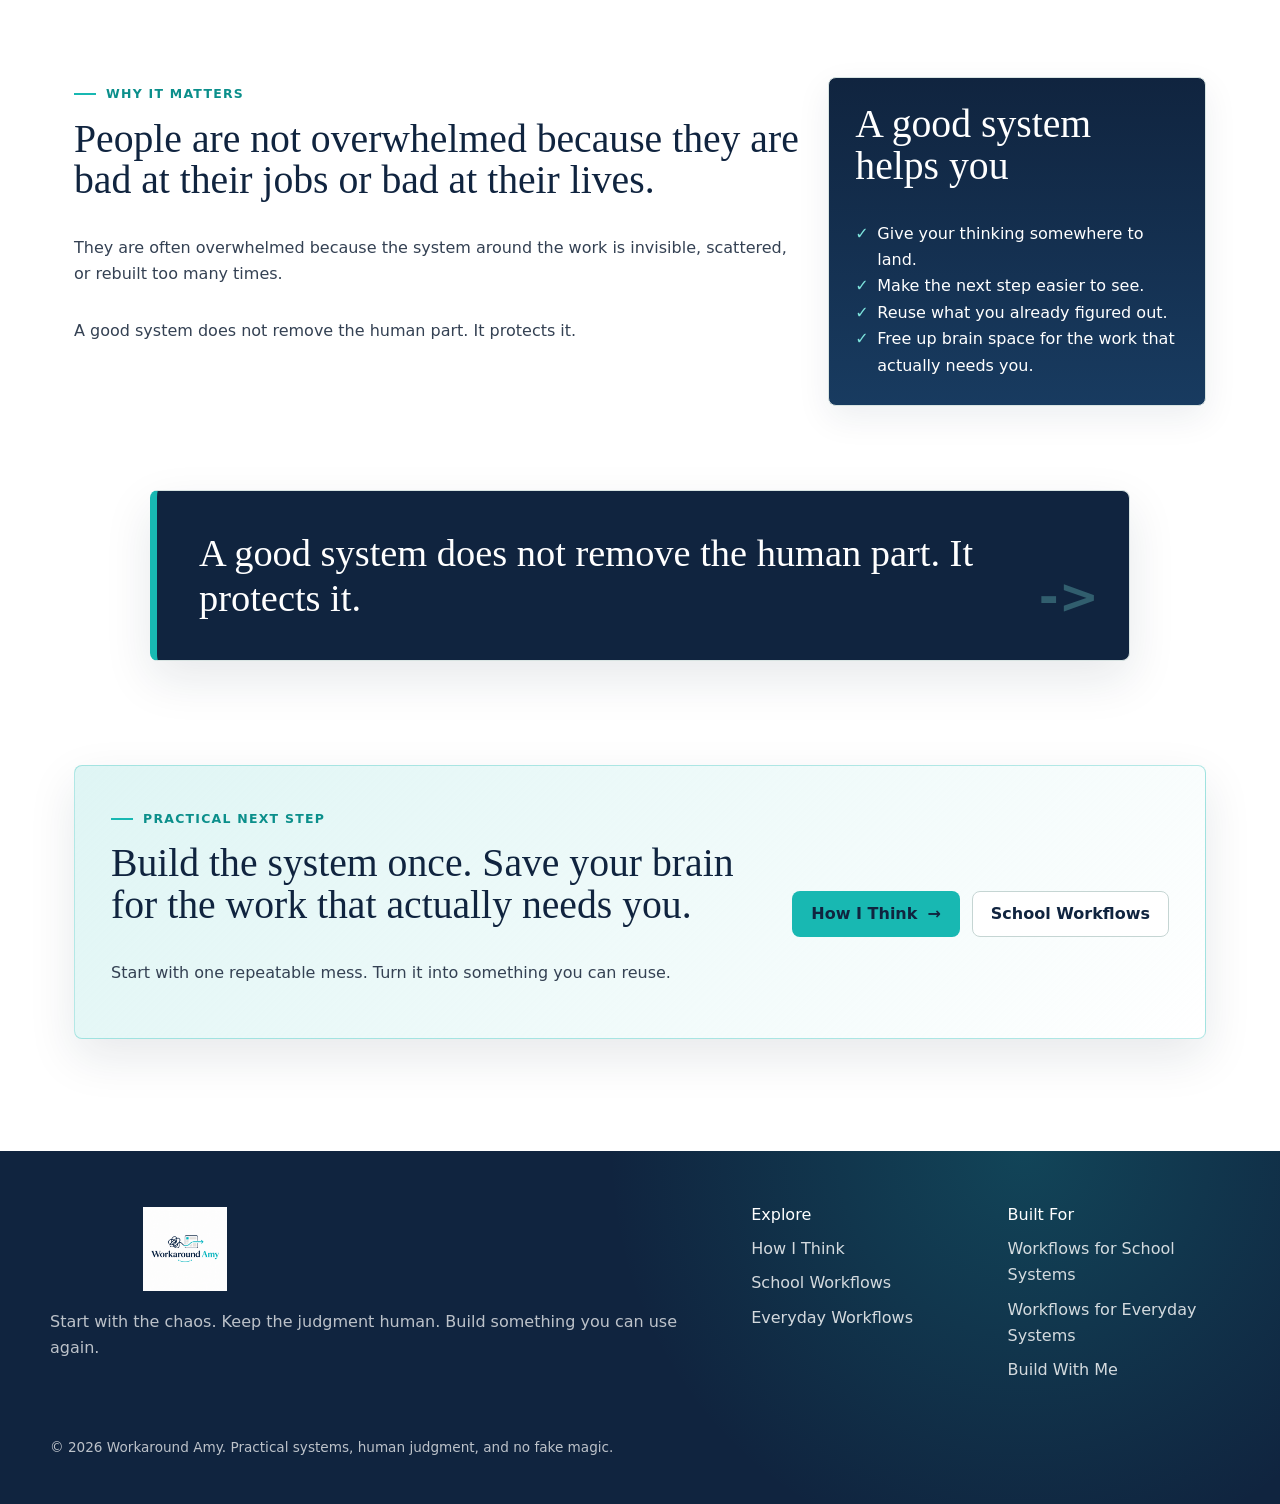
==== commit 29d1ee53: "fix" ====
--- a/about.html
+++ b/about.html
@@ -10,7 +10,7 @@
     <meta property="og:type" content="profile">
     <meta property="og:url" content="https://workaroundamy.com/about">
     <meta property="og:image" content="https://workaroundamy.com/og-placeholder.jpg">
-    <link rel="stylesheet" href="assets/css/styles.css">
+    <link rel="stylesheet" href="assets/css/styles.css?v=20260628">
   </head>
   <body data-page="about">
     <main id="main" data-page></main>
--- a/assets/css/styles.css
+++ b/assets/css/styles.css
@@ -153,7 +153,7 @@
   justify-content: space-between;
   gap: 16px;
   width: min(var(--max), calc(100% - 32px));
-  min-height: 70px;
+  min-height: 84px;
   margin: 0 auto;
 }
 
@@ -166,8 +166,8 @@
 
 .brand-logo {
   display: block;
-  width: clamp(150px, 16vw, 198px);
-  height: 62px;
+  width: clamp(190px, 18vw, 250px);
+  height: 72px;
   object-fit: contain;
   object-position: center;
 }
@@ -247,20 +247,24 @@
 }
 
 .brand-hero {
-  grid-template-columns: minmax(320px, 0.88fr) minmax(0, 0.92fr);
-  gap: 38px;
-  align-items: center;
+  grid-template-columns: 1fr;
+  justify-items: center;
+  gap: 24px;
+  align-items: start;
   min-height: auto;
-  padding-top: 34px;
+  padding-top: 28px;
+  text-align: center;
 }
 
 .brand-hero::before {
-  right: 24%;
+  display: none;
 }
 
 .brand-hero h1 {
-  max-width: 720px;
-  margin-bottom: 20px;
+  max-width: 820px;
+  margin-right: auto;
+  margin-bottom: 16px;
+  margin-left: auto;
 }
 
 .hero-banner {
@@ -281,7 +285,26 @@
 }
 
 .brand-hero .hero-banner {
-  max-width: 640px;
+  width: min(860px, 100%);
+  max-width: 860px;
+}
+
+.hero-copy {
+  max-width: 860px;
+}
+
+.hero-copy .lede,
+.hero-copy .philosophy-line {
+  margin-right: auto;
+  margin-left: auto;
+}
+
+.hero-copy .button-row {
+  justify-content: center;
+}
+
+.mobile-home-copy {
+  display: none;
 }
 
 .lede,
@@ -290,6 +313,14 @@
   color: var(--body);
   font-size: clamp(1.03rem, 1.25vw, 1.14rem);
   line-height: 1.58;
+}
+
+.hero-subheadline {
+  max-width: 720px;
+  margin: 0 auto 14px;
+  color: var(--navy);
+  font-size: clamp(1.12rem, 1.5vw, 1.28rem);
+  font-weight: 900;
 }
 
 .hero-for {
@@ -378,6 +409,18 @@
 
 .button.secondary:hover {
   border-color: var(--teal);
+}
+
+.disabled-button,
+.disabled-button:hover,
+.button:disabled,
+.button:disabled:hover {
+  cursor: default;
+  color: var(--muted);
+  background: var(--navy-soft);
+  border-color: var(--line);
+  box-shadow: none;
+  transform: none;
 }
 
 .button.small {
@@ -500,6 +543,89 @@
   font-weight: 900;
 }
 
+.amy-way-system {
+  display: grid;
+  grid-template-columns: minmax(0, 0.82fr) minmax(300px, 0.72fr);
+  gap: 24px;
+  align-items: center;
+}
+
+.amy-way-system .section-heading {
+  margin-bottom: 0;
+}
+
+.amy-way-system .flow-diagram {
+  padding: 12px;
+}
+
+.amy-way-system .flow-diagram svg {
+  max-height: 118px;
+}
+
+.amy-way-system .flow-labels {
+  gap: 6px;
+  margin-top: 6px;
+}
+
+.amy-way-system .flow-labels span {
+  min-height: 28px;
+  padding: 5px 7px;
+  font-size: 0.68rem;
+}
+
+.amy-way-system .step-list,
+.amy-way-system .amy-note {
+  grid-column: 1 / -1;
+}
+
+.amy-way-system .step-list {
+  margin-top: 2px;
+}
+
+.amy-way-system .step-list li {
+  min-height: 112px;
+  padding: 12px;
+  font-size: 0.94rem;
+}
+
+.amy-way-system .step-list span {
+  margin-bottom: 8px;
+  font-size: 1.42rem;
+}
+
+.amy-way-system .step-list small {
+  margin-top: 8px;
+  font-size: 0.82rem;
+  line-height: 1.34;
+}
+
+.tool-stack-section .card-grid {
+  gap: 16px;
+}
+
+.tool-stack-section .tool-card {
+  padding: 18px;
+}
+
+.tool-stack-section .tool-card p {
+  margin-bottom: 8px;
+  font-size: 0.9rem;
+  line-height: 1.42;
+}
+
+.tool-stack-section .tool-card h3 {
+  margin-bottom: 8px;
+}
+
+.tool-stack-section .tool-card .card-topline {
+  margin-bottom: 10px;
+}
+
+.tool-stack-section .tool-card .judgment-note {
+  margin-top: auto;
+  margin-bottom: 0;
+}
+
 .system-node,
 .system-grid span {
   position: relative;
@@ -657,6 +783,10 @@
 
 .card-grid.three {
   grid-template-columns: repeat(3, minmax(0, 1fr));
+}
+
+.card-grid.two {
+  grid-template-columns: repeat(2, minmax(0, 1fr));
 }
 
 .content-card,
@@ -761,6 +891,7 @@
 }
 
 .system-studio {
+  display: block;
   padding: 30px;
   border: 1px solid var(--line);
   border-radius: var(--radius);
@@ -770,9 +901,28 @@
   box-shadow: var(--shadow-card);
 }
 
+.system-studio .section-heading {
+  max-width: 760px;
+  margin-bottom: 22px;
+}
+
+.about-home-copy {
+  display: grid;
+  gap: 16px;
+  max-width: 880px;
+}
+
+.about-home-copy p {
+  margin: 0;
+  color: var(--body);
+  font-size: 1.04rem;
+}
+
 .stacked-points {
   display: grid;
-  gap: 14px;
+  grid-template-columns: repeat(3, minmax(0, 1fr));
+  gap: 12px;
+  align-items: stretch;
 }
 
 .stacked-points p,
@@ -782,6 +932,10 @@
   background: var(--white);
   border-radius: var(--radius);
   box-shadow: 0 8px 24px rgba(16, 36, 63, 0.055);
+}
+
+.stacked-points .amy-note {
+  grid-column: 1 / -1;
 }
 
 .feature-row {
@@ -868,6 +1022,14 @@
 .compact-card .button {
   width: fit-content;
   margin-top: auto;
+}
+
+.home-proof-card {
+  min-height: auto;
+}
+
+.section-action {
+  margin-top: 22px;
 }
 
 .card-topline {
@@ -908,7 +1070,10 @@
 
 .status.published,
 .status.free,
+.status.free-resource,
 .status.free-starter,
+.status.free-15-minute-guide,
+.status.product-ladder,
 .status.watch {
   color: var(--navy);
   background: var(--teal-soft);
@@ -988,9 +1153,31 @@
   border-top: 1px solid var(--line);
 }
 
+.kit-action-buttons {
+  display: flex;
+  gap: 10px;
+  flex-wrap: wrap;
+  justify-content: flex-end;
+}
+
 .kit-card {
   display: flex;
   flex-direction: column;
+}
+
+.kit-card-image {
+  margin: 0 0 16px;
+  overflow: hidden;
+  border: 1px solid rgba(16, 36, 63, 0.12);
+  border-radius: var(--radius);
+  background: var(--white);
+}
+
+.kit-card-image img {
+  display: block;
+  width: 100%;
+  aspect-ratio: 4 / 3;
+  object-fit: contain;
 }
 
 .kit-card .card-actions {
@@ -1159,6 +1346,205 @@
   margin-bottom: 0;
 }
 
+.featured-ladder {
+  overflow: hidden;
+  padding: 30px;
+  border: 1px solid rgba(24, 184, 178, 0.28);
+  border-radius: var(--radius);
+  background:
+    linear-gradient(135deg, rgba(232, 238, 244, 0.62), rgba(223, 248, 246, 0.72)),
+    var(--white);
+  box-shadow: var(--shadow-card);
+}
+
+.featured-ladder .section-heading {
+  margin-bottom: 22px;
+}
+
+.featured-ladder-grid {
+  display: grid;
+  grid-template-columns: repeat(3, minmax(0, 1fr));
+  gap: 18px;
+}
+
+.featured-ladder-grid.single {
+  grid-template-columns: 1fr;
+}
+
+.featured-ladder-grid.two {
+  grid-template-columns: repeat(2, minmax(0, 1fr));
+}
+
+.ladder-preview-card {
+  min-height: 100%;
+  min-width: 0;
+}
+
+.ladder-product-images {
+  display: grid;
+  grid-template-columns: repeat(auto-fit, minmax(145px, 1fr));
+  gap: 12px;
+  margin-bottom: 20px;
+}
+
+.ladder-product-images figure {
+  margin: 0;
+  overflow: hidden;
+  border: 1px solid rgba(16, 36, 63, 0.14);
+  border-radius: var(--radius);
+  background: var(--white);
+  box-shadow: 0 10px 26px rgba(16, 36, 63, 0.08);
+}
+
+.ladder-product-images img {
+  display: block;
+  width: 100%;
+  aspect-ratio: 4 / 3;
+  object-fit: contain;
+}
+
+.ladder-product-sections {
+  display: grid;
+  grid-template-columns: repeat(3, minmax(0, 1fr));
+  gap: 16px;
+  margin-top: 8px;
+}
+
+.ladder-product-sections.two {
+  grid-template-columns: repeat(2, minmax(0, 1fr));
+}
+
+.ladder-product-section {
+  display: flex;
+  flex-direction: column;
+  min-width: 0;
+  padding: 16px;
+  border: 1px solid var(--line);
+  border-radius: var(--radius);
+  background: rgba(255, 255, 255, 0.88);
+}
+
+.ladder-product-section figure {
+  margin: 0 0 14px;
+  overflow: hidden;
+  border: 1px solid rgba(16, 36, 63, 0.14);
+  border-radius: var(--radius);
+  background: var(--white);
+}
+
+.ladder-product-section img {
+  display: block;
+  width: 100%;
+  aspect-ratio: 4 / 3;
+  object-fit: contain;
+}
+
+.ladder-product-section h4 {
+  margin: 0 0 10px;
+  color: var(--navy);
+  font-size: 1.02rem;
+  line-height: 1.15;
+}
+
+.ladder-product-section p {
+  font-size: 0.9rem;
+  line-height: 1.45;
+}
+
+.ladder-product-section .ladder-card-actions {
+  margin-top: 12px;
+}
+
+.ladder-card-intro {
+  max-width: 980px;
+  margin-bottom: 12px;
+}
+
+.ladder-card-intro h3 {
+  margin-top: 0;
+  margin-bottom: 12px;
+  overflow-wrap: anywhere;
+  font-size: clamp(1.9rem, 3vw, 3.05rem);
+  line-height: 1.04;
+}
+
+.ladder-preview-card p {
+  font-size: 0.96rem;
+}
+
+.ladder-card-intro p {
+  color: var(--navy);
+  font-size: 1.05rem;
+  font-weight: 760;
+  line-height: 1.5;
+}
+
+.ladder-card-actions {
+  display: flex;
+  gap: 10px;
+  flex-wrap: wrap;
+  margin-top: auto;
+  padding-top: 18px;
+  border-top: 1px solid var(--line);
+}
+
+.ladder-card-actions .button {
+  width: fit-content;
+  margin-top: 0;
+}
+
+.product-card .ladder-product-section .button,
+.product-card .ladder-card-actions .button {
+  margin-top: 0;
+}
+
+.freebie-callout {
+  display: grid;
+  grid-template-columns: minmax(0, 1fr) minmax(280px, 0.48fr);
+  gap: 28px;
+  align-items: center;
+  padding: 30px;
+  border: 1px solid rgba(24, 184, 178, 0.34);
+  border-radius: var(--radius);
+  background:
+    linear-gradient(135deg, rgba(255, 255, 255, 0.96), rgba(223, 248, 246, 0.42)),
+    var(--white);
+  box-shadow: var(--shadow-card);
+}
+
+.freebie-callout h2 {
+  margin-bottom: 12px;
+}
+
+.freebie-callout .lede {
+  margin-bottom: 10px;
+  color: var(--navy);
+  font-weight: 850;
+}
+
+.freebie-callout .check-list {
+  margin-top: 8px;
+}
+
+.freebie-list-label {
+  margin: 14px 0 0;
+  color: var(--navy);
+  font-weight: 900;
+}
+
+.freebie-action {
+  padding: 20px;
+  border-left: 5px solid var(--teal);
+  border-radius: var(--radius);
+  background: var(--white);
+}
+
+.freebie-action p {
+  margin-bottom: 18px;
+  color: var(--navy);
+  font-weight: 760;
+}
+
 .proof-signal {
   display: grid;
   grid-template-columns: 0.8fr 1.2fr;
@@ -1203,7 +1589,6 @@
   color: rgba(255, 255, 255, 0.84);
 }
 
-.signup-panel,
 .cta-band {
   display: grid;
   grid-template-columns: 1fr auto;
@@ -1223,42 +1608,8 @@
   border-color: rgba(24, 184, 178, 0.32);
 }
 
-.signup-panel h2,
 .cta-band h2 {
   max-width: 790px;
-}
-
-.signup-form {
-  min-width: min(420px, 100%);
-}
-
-.signup-form label {
-  display: block;
-  margin-bottom: 8px;
-  color: var(--navy);
-  font-weight: 900;
-}
-
-.signup-form div {
-  display: flex;
-  gap: 10px;
-}
-
-.signup-form input {
-  width: 100%;
-  min-height: 46px;
-  padding: 0 14px;
-  border: 1px solid var(--line-strong);
-  border-radius: var(--radius);
-  background: rgba(255, 255, 255, 0.82);
-  color: var(--muted);
-  font: inherit;
-}
-
-.signup-form button:disabled,
-.signup-form input:disabled {
-  cursor: not-allowed;
-  opacity: 0.78;
 }
 
 .story-section,
@@ -1273,8 +1624,19 @@
 }
 
 .about-intro {
-  display: block;
+  position: relative;
+  display: grid;
+  grid-template-columns: minmax(260px, 0.42fr) minmax(0, 1fr);
+  gap: 34px;
+  align-items: start;
   margin-top: 50px;
+  padding: 30px;
+  border: 1px solid var(--line);
+  border-radius: var(--radius);
+  background:
+    linear-gradient(135deg, rgba(255, 255, 255, 0.95), rgba(223, 248, 246, 0.34)),
+    var(--paper);
+  box-shadow: var(--shadow-card);
 }
 
 .origin-section {
@@ -1303,7 +1665,16 @@
 }
 
 .about-intro .about-copy {
-  max-width: 920px;
+  max-width: 760px;
+}
+
+.about-intro .lede {
+  max-width: 700px;
+  margin-bottom: 18px;
+  color: var(--navy);
+  font-family: Georgia, "Times New Roman", serif;
+  font-size: clamp(1.6rem, 2.1vw, 2.25rem);
+  line-height: 1.15;
 }
 
 .about-copy p:last-child,
@@ -1318,10 +1689,9 @@
 
 .profile-card {
   position: relative;
-  float: left;
-  width: min(188px, 38vw);
-  margin: 4px 24px 14px 0;
-  padding: 9px;
+  width: min(100%, 340px);
+  margin: 0;
+  padding: 14px;
   overflow: hidden;
   border: 1px solid var(--line);
   border-radius: var(--radius);
@@ -1331,30 +1701,19 @@
   box-shadow: var(--shadow-card);
 }
 
-.profile-card::before {
-  position: absolute;
-  top: 10px;
-  right: 10px;
-  z-index: 1;
-  color: var(--teal-deep);
-  content: "~>";
-  font-size: 1rem;
-  font-weight: 950;
-}
-
 .profile-image-wrap {
   position: relative;
   overflow: hidden;
-  border: 5px solid var(--white);
+  border: 7px solid var(--white);
   border-radius: var(--radius);
   background: var(--navy);
-  box-shadow: 0 10px 24px rgba(16, 36, 63, 0.12);
+  box-shadow: 0 14px 34px rgba(16, 36, 63, 0.14);
 }
 
 .profile-image-wrap::after {
   position: absolute;
   inset: auto 0 0;
-  height: 4px;
+  height: 6px;
   content: "";
   background: linear-gradient(90deg, var(--navy), var(--teal));
 }
@@ -1362,9 +1721,10 @@
 .profile-card img {
   display: block;
   width: 100%;
-  aspect-ratio: 4 / 4.7;
-  object-fit: cover;
+  aspect-ratio: 4 / 4.95;
+  object-fit: contain;
   object-position: center top;
+  background: var(--white);
 }
 
 .profile-card figcaption {
@@ -1409,7 +1769,7 @@
 .human-lines,
 .mess-list {
   display: grid;
-  gap: 10px;
+  gap: 12px;
   margin: 22px 0;
 }
 
@@ -1419,12 +1779,28 @@
 
 .human-lines span,
 .mess-list span {
-  padding: 13px 15px;
+  position: relative;
+  padding: 15px 16px 15px 42px;
   border: 1px solid var(--line);
   border-radius: var(--radius);
-  background: rgba(255, 255, 255, 0.78);
+  background:
+    linear-gradient(180deg, rgba(255, 255, 255, 0.96), rgba(238, 245, 244, 0.48)),
+    var(--white);
   color: var(--navy);
   font-weight: 850;
+  box-shadow: 0 8px 22px rgba(16, 36, 63, 0.045);
+}
+
+.human-lines span::before {
+  position: absolute;
+  top: 18px;
+  left: 16px;
+  width: 10px;
+  height: 10px;
+  content: "";
+  border-radius: 999px;
+  background: var(--teal);
+  box-shadow: 0 0 0 5px rgba(24, 184, 178, 0.12);
 }
 
 .mess-list {
@@ -1506,10 +1882,250 @@
   font-size: 0.85rem;
 }
 
+.ladder-hero {
+  display: grid;
+  grid-template-columns: minmax(0, 0.86fr) minmax(420px, 0.92fr);
+  gap: 34px;
+  align-items: center;
+  min-height: calc(100vh - 160px);
+  margin-top: 0;
+  padding: 58px 0 28px;
+}
+
+.ladder-hero h1 {
+  max-width: 840px;
+  margin-bottom: 18px;
+}
+
+.ladder-hero-copy .lede {
+  max-width: 760px;
+}
+
+.ladder-hero-visual {
+  display: grid;
+  gap: 14px;
+  min-width: 0;
+}
+
+.product-preview {
+  margin: 0;
+  overflow: hidden;
+  border: 1px solid rgba(16, 36, 63, 0.16);
+  border-radius: var(--radius);
+  background: var(--white);
+  box-shadow: var(--shadow-soft);
+}
+
+.product-preview img {
+  display: block;
+  width: 100%;
+  aspect-ratio: 4 / 3;
+  object-fit: contain;
+}
+
+.ladder-hero-panel {
+  display: flex;
+  gap: 8px;
+  flex-wrap: wrap;
+  padding: 14px;
+  border: 1px solid var(--line);
+  border-radius: var(--radius);
+  background: rgba(255, 255, 255, 0.94);
+  box-shadow: var(--shadow-soft);
+}
+
+.ladder-hero-panel span {
+  position: relative;
+  min-height: 42px;
+  padding: 10px 12px 10px 34px;
+  border: 1px solid rgba(24, 184, 178, 0.28);
+  border-radius: var(--radius);
+  background: var(--teal-soft);
+  color: var(--navy);
+  font-size: 0.88rem;
+  font-weight: 900;
+}
+
+.ladder-hero-panel span::before {
+  position: absolute;
+  left: 12px;
+  color: var(--teal-deep);
+  content: "✓";
+}
+
+.product-ladder {
+  display: grid;
+  grid-template-columns: minmax(0, 0.9fr) minmax(0, 1.1fr);
+  gap: 22px;
+  align-items: stretch;
+}
+
+.product-card,
+.important-note,
+.problem-band {
+  position: relative;
+  padding: 30px;
+  overflow: hidden;
+  border: 1px solid var(--line);
+  border-radius: var(--radius);
+  background: rgba(255, 255, 255, 0.94);
+  box-shadow: var(--shadow-card);
+}
+
+.product-card {
+  display: flex;
+  flex-direction: column;
+}
+
+.product-card::before {
+  position: absolute;
+  top: 0;
+  left: 0;
+  width: 100%;
+  height: 5px;
+  content: "";
+  background: var(--teal);
+}
+
+.paid-product::before {
+  background: linear-gradient(90deg, var(--navy), var(--teal));
+}
+
+.product-card h2 {
+  font-size: clamp(1.85rem, 2.4vw, 2.55rem);
+}
+
+.product-card h3 {
+  margin-top: 8px;
+  margin-bottom: 0;
+}
+
+.product-card .button {
+  width: fit-content;
+  margin-top: auto;
+}
+
+.product-card .check-list {
+  margin-bottom: 24px;
+}
+
+.product-price {
+  display: flex;
+  gap: 10px;
+  flex-wrap: wrap;
+  align-items: baseline;
+  margin: 6px 0 18px;
+}
+
+.product-price strong {
+  color: var(--navy);
+  font-size: 1.22rem;
+}
+
+.product-price span {
+  color: var(--muted);
+  font-size: 0.94rem;
+  font-weight: 800;
+}
+
+.deliverables-note {
+  padding: 14px 16px;
+  border: 1px solid rgba(24, 184, 178, 0.28);
+  border-radius: var(--radius);
+  background: var(--teal-soft);
+}
+
+.problem-band {
+  border-left: 7px solid var(--teal);
+}
+
+.problem-band .section-heading {
+  margin-bottom: 0;
+}
+
+.ladder-steps {
+  display: grid;
+  grid-template-columns: repeat(3, minmax(0, 1fr));
+  gap: 14px;
+  margin: 0;
+  padding: 0;
+  list-style: none;
+}
+
+.ladder-steps li {
+  min-height: 132px;
+  padding: 20px;
+  border: 1px solid var(--line);
+  border-radius: var(--radius);
+  background: var(--white);
+  box-shadow: var(--shadow-card);
+}
+
+.ladder-steps span {
+  display: block;
+  margin-bottom: 18px;
+  color: var(--teal-deep);
+  font-family: Georgia, "Times New Roman", serif;
+  font-size: 2rem;
+}
+
+.ladder-steps strong {
+  display: block;
+  color: var(--navy);
+  line-height: 1.25;
+}
+
+.important-note {
+  border-left: 7px solid var(--navy);
+  background:
+    linear-gradient(135deg, rgba(232, 238, 244, 0.72), rgba(255, 255, 255, 0.94)),
+    var(--white);
+}
+
+.important-note h2 {
+  font-family: inherit;
+  font-size: 1.28rem;
+}
+
+.important-note p {
+  max-width: 900px;
+  margin-bottom: 0;
+  color: var(--navy);
+  font-weight: 760;
+}
+
+.faq-list {
+  display: grid;
+  gap: 12px;
+}
+
+.faq-list details {
+  border: 1px solid var(--line);
+  border-radius: var(--radius);
+  background: var(--white);
+  box-shadow: 0 8px 22px rgba(16, 36, 63, 0.05);
+}
+
+.faq-list summary {
+  cursor: pointer;
+  padding: 17px 18px;
+  color: var(--navy);
+  font-weight: 900;
+}
+
+.faq-list p {
+  margin: 0;
+  padding: 0 18px 18px;
+}
+
+.ladder-final-cta h2 {
+  margin-bottom: 0;
+}
+
 @media (max-width: 1120px) {
   .brand-logo {
-    width: 172px;
-    height: 64px;
+    width: 194px;
+    height: 60px;
   }
 
   .nav-links a {
@@ -1519,10 +2135,6 @@
 }
 
 @media (min-width: 1280px) {
-  .brand-hero {
-    grid-template-columns: minmax(360px, 0.78fr) minmax(0, 0.86fr);
-  }
-
   .brand-hero h1 {
     font-size: 4.05rem;
   }
@@ -1537,23 +2149,28 @@
   .brand-hero,
   .split-section,
   .amy-way-preview,
-  .signup-panel,
+  .amy-way-system,
+  .freebie-callout,
   .cta-band,
   .story-section,
   .about-intro,
   .origin-section,
   .belief-section,
   .why-section,
-  .proof-signal {
+  .proof-signal,
+  .ladder-hero,
+  .product-ladder {
     grid-template-columns: 1fr;
   }
 
   .profile-card {
+    width: min(100%, 360px);
     max-width: 520px;
   }
 
   .human-lines,
-  .mess-list {
+  .mess-list,
+  .stacked-points {
     grid-template-columns: repeat(2, minmax(0, 1fr));
   }
 
@@ -1564,14 +2181,22 @@
 
   .card-grid,
   .card-grid.three,
+  .card-grid.two,
+  .featured-ladder-grid,
+  .ladder-product-sections,
   .feature-row {
     grid-template-columns: repeat(2, minmax(0, 1fr));
   }
 
   .step-list,
   .home-step-list,
-  .handoff-flow {
+  .handoff-flow,
+  .ladder-steps {
     grid-template-columns: repeat(2, minmax(0, 1fr));
+  }
+
+  .amy-way-system .step-list {
+    grid-template-columns: repeat(5, minmax(0, 1fr));
   }
 }
 
@@ -1582,7 +2207,7 @@
   }
 
   section {
-    margin: 72px 0;
+    margin: 52px 0;
   }
 
   .nav-shell {
@@ -1615,9 +2240,11 @@
   }
 
   .hero,
-  .brand-hero {
-    gap: 34px;
-    padding-top: 50px;
+  .brand-hero,
+  .ladder-hero {
+    gap: 22px;
+    padding-top: 28px;
+    padding-bottom: 10px;
   }
 
   .hero::before,
@@ -1633,8 +2260,12 @@
 
   .card-grid,
   .card-grid.three,
+  .card-grid.two,
+  .featured-ladder-grid,
+  .ladder-product-sections,
   .feature-row,
-  .footer-grid {
+  .footer-grid,
+  .ladder-steps {
     grid-template-columns: 1fr;
   }
 
@@ -1643,6 +2274,137 @@
     min-height: auto;
   }
 
+  .mobile-home-hidden,
+  .brand-hero .eyebrow,
+  .brand-hero .desktop-home-copy,
+  .brand-hero .philosophy-line,
+  .system-studio .desktop-home-copy,
+  .cta-band .eyebrow,
+  .cta-band p:not(.eyebrow) {
+    display: none;
+  }
+
+  .mobile-home-copy {
+    display: block;
+  }
+
+  .brand-hero {
+    margin-bottom: 38px;
+  }
+
+  .brand-hero .hero-banner {
+    width: min(100%, 560px);
+  }
+
+  .brand-hero h1 {
+    margin-bottom: 12px;
+    font-size: clamp(2.25rem, 10vw, 3.05rem);
+  }
+
+  .hero-subheadline {
+    margin-bottom: 10px;
+    font-size: 1.06rem;
+  }
+
+  .brand-hero .lede {
+    margin-bottom: 0;
+    font-size: 0.98rem;
+    line-height: 1.48;
+  }
+
+  .brand-hero .button-row {
+    margin-top: 18px;
+  }
+
+  .ladder-hero {
+    min-height: auto;
+  }
+
+  .ladder-hero h1 {
+    font-size: clamp(2.35rem, 10vw, 3.2rem);
+  }
+
+  .ladder-hero-panel {
+    padding: 18px;
+  }
+
+  .system-studio {
+    margin-top: 0;
+  }
+
+  .system-studio .section-heading,
+  .three-paths .section-heading {
+    margin-bottom: 16px;
+  }
+
+  .system-studio h2,
+  .three-paths h2,
+  .cta-band h2 {
+    font-size: 1.85rem;
+  }
+
+  .about-home-copy {
+    gap: 0;
+  }
+
+  .about-home-copy p {
+    font-size: 0.98rem;
+    line-height: 1.52;
+  }
+
+  .three-paths .section-heading p:not(.eyebrow) {
+    display: none;
+  }
+
+  .pathway-card {
+    padding: 18px;
+  }
+
+  .pathway-card h3 {
+    margin-bottom: 8px;
+  }
+
+  .pathway-card h3::after {
+    margin-top: 10px;
+  }
+
+  .pathway-card p {
+    margin-bottom: 0;
+    font-size: 0.94rem;
+    line-height: 1.45;
+  }
+
+  .pathway-card .text-link {
+    margin-top: 14px;
+  }
+
+  .cta-band {
+    gap: 18px;
+  }
+
+  .cta-band p:not(.eyebrow) {
+    margin-bottom: 0;
+  }
+
+  .freebie-callout {
+    gap: 18px;
+  }
+
+  .freebie-callout h2 {
+    font-size: 1.85rem;
+  }
+
+  .freebie-callout .lede,
+  .freebie-callout p,
+  .freebie-callout .check-list li {
+    font-size: 0.94rem;
+    line-height: 1.42;
+  }
+
+  .freebie-action {
+    padding: 16px;
+  }
+
   .kit-card:nth-child(3n + 2) {
     transform: none;
   }
@@ -1651,14 +2413,67 @@
     grid-template-columns: 1fr;
   }
 
+  .amy-way-system {
+    gap: 18px;
+  }
+
+  .amy-way-system .flow-diagram {
+    padding: 10px;
+  }
+
+  .amy-way-system .flow-diagram svg {
+    max-height: 96px;
+  }
+
+  .amy-way-system .flow-labels {
+    grid-template-columns: repeat(3, minmax(0, 1fr));
+  }
+
+  .amy-way-system .flow-labels span {
+    min-height: 24px;
+    padding: 4px 5px;
+    font-size: 0.62rem;
+    line-height: 1.15;
+  }
+
+  .amy-way-system .step-list {
+    grid-template-columns: 1fr;
+    gap: 10px;
+  }
+
+  .amy-way-system .step-list li {
+    min-height: auto;
+    padding: 14px;
+  }
+
+  .amy-way-system .step-list span {
+    margin-bottom: 8px;
+    font-size: 1.5rem;
+  }
+
+  .amy-way-system .step-list small {
+    margin-top: 6px;
+  }
+
   .footer-grid {
     gap: 22px;
   }
 
-  .signup-form div,
   .card-actions {
     align-items: stretch;
     flex-direction: column;
+  }
+
+  .kit-action-buttons {
+    justify-content: stretch;
+  }
+
+  .kit-action-buttons .button {
+    width: 100%;
+  }
+
+  .about-intro {
+    padding: 24px;
   }
 }
 
@@ -1673,8 +2488,16 @@
   }
 
   .brand-logo {
-    width: 150px;
-    height: 58px;
+    width: 160px;
+    height: 54px;
+  }
+
+  .about-intro {
+    padding: 20px;
+  }
+
+  .about-intro .profile-card {
+    width: min(100%, 300px);
   }
 
   .hero-system,
@@ -1685,14 +2508,41 @@
   .story-card,
   .values-panel,
   .responsible-use,
-  .signup-panel,
   .cta-band,
   .pull-quote,
   .system-studio,
   .shop-shelf,
+  .featured-ladder,
+  .freebie-callout,
   .proof-signal,
-  .handoff-section {
+  .handoff-section,
+  .product-card,
+  .important-note,
+  .problem-band,
+  .ladder-hero-panel {
     padding: 20px;
+  }
+
+  .brand-hero {
+    gap: 18px;
+    padding-top: 20px;
+  }
+
+  .brand-hero .hero-banner img {
+    aspect-ratio: 1672 / 880;
+  }
+
+  .brand-hero .button-row,
+  .cta-band .button-row {
+    width: 100%;
+  }
+
+  .brand-hero .button,
+  .freebie-action .button,
+  .cta-band .button,
+  .ladder-hero .button,
+  .product-card .button {
+    width: 100%;
   }
 
   .flow-diagram {
@@ -1706,8 +2556,15 @@
   .nav-links.is-open,
   .signal-list li,
   .human-lines,
-  .mess-list {
+  .mess-list,
+  .stacked-points,
+  .product-ladder,
+  .ladder-steps {
     grid-template-columns: 1fr;
+  }
+
+  .tool-stack-section .tool-card {
+    padding: 18px;
   }
 
   .handoff-flow span:not(:last-child)::after {
